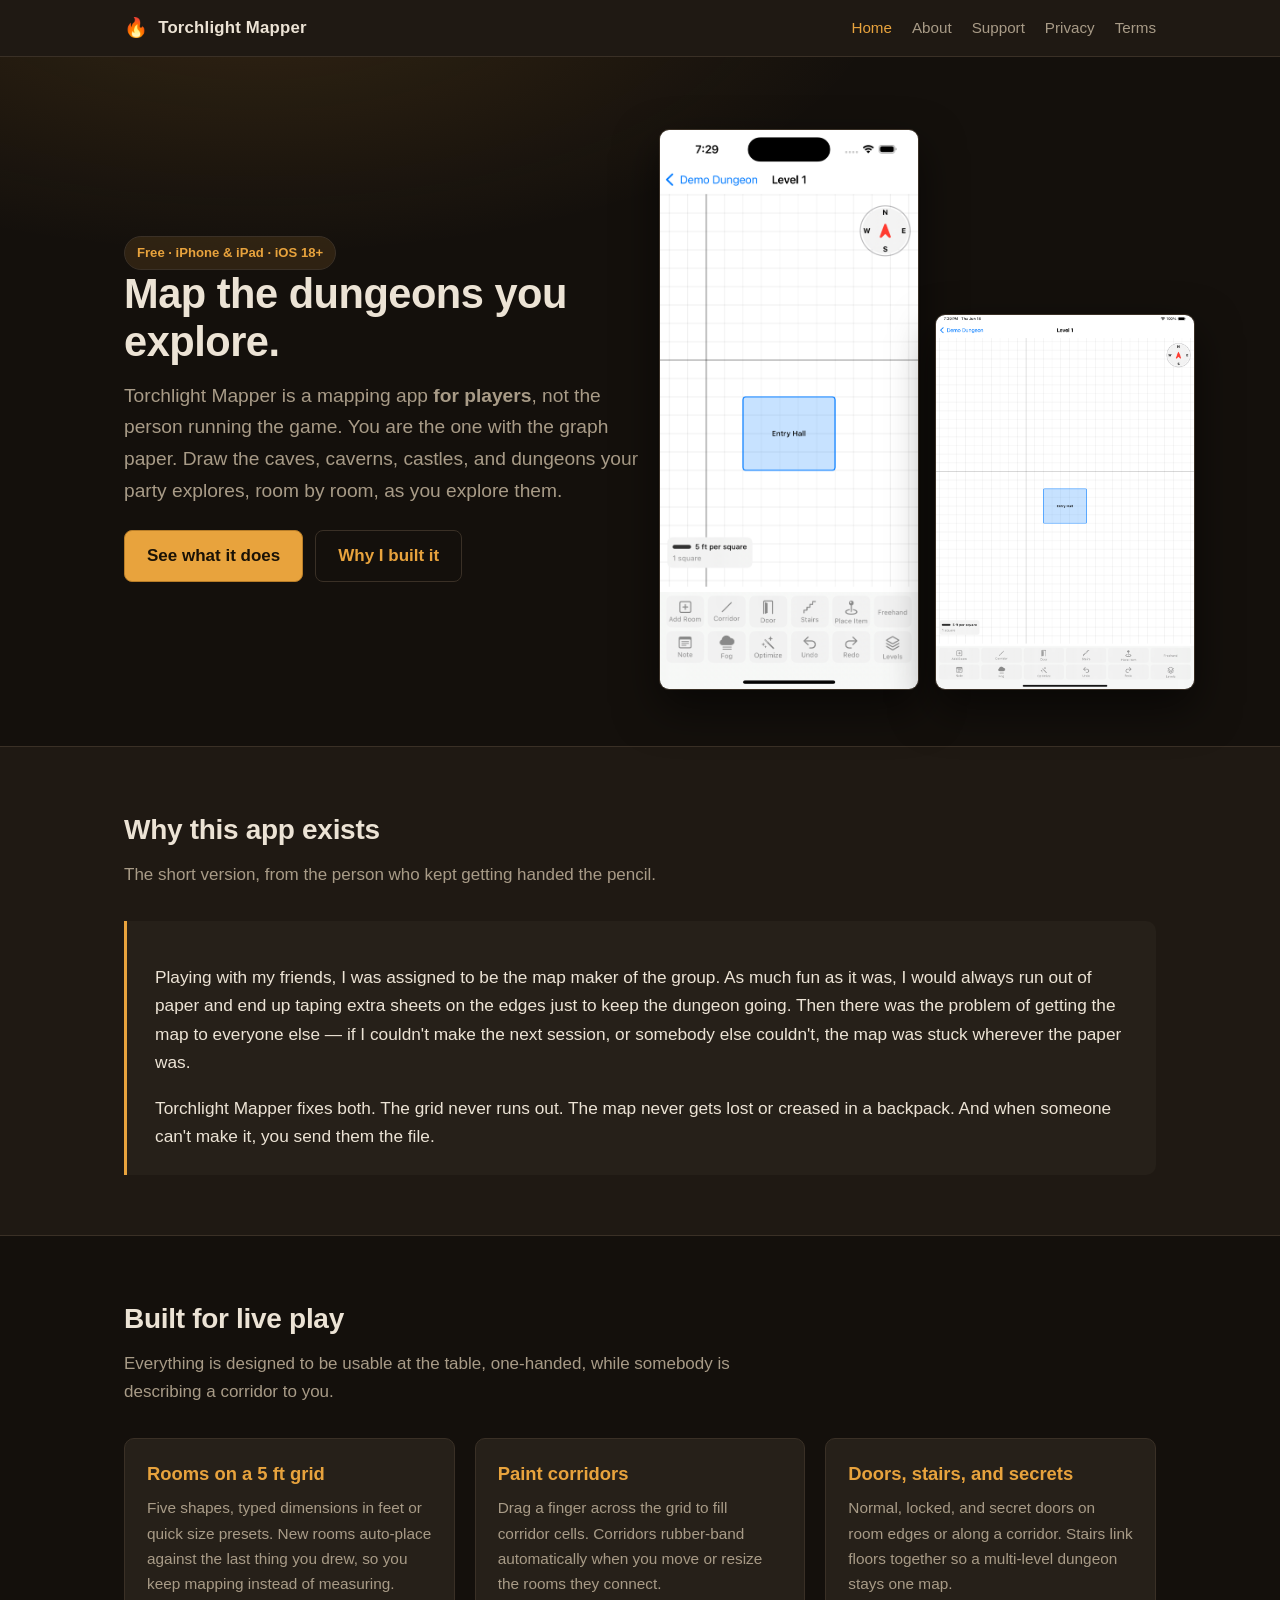
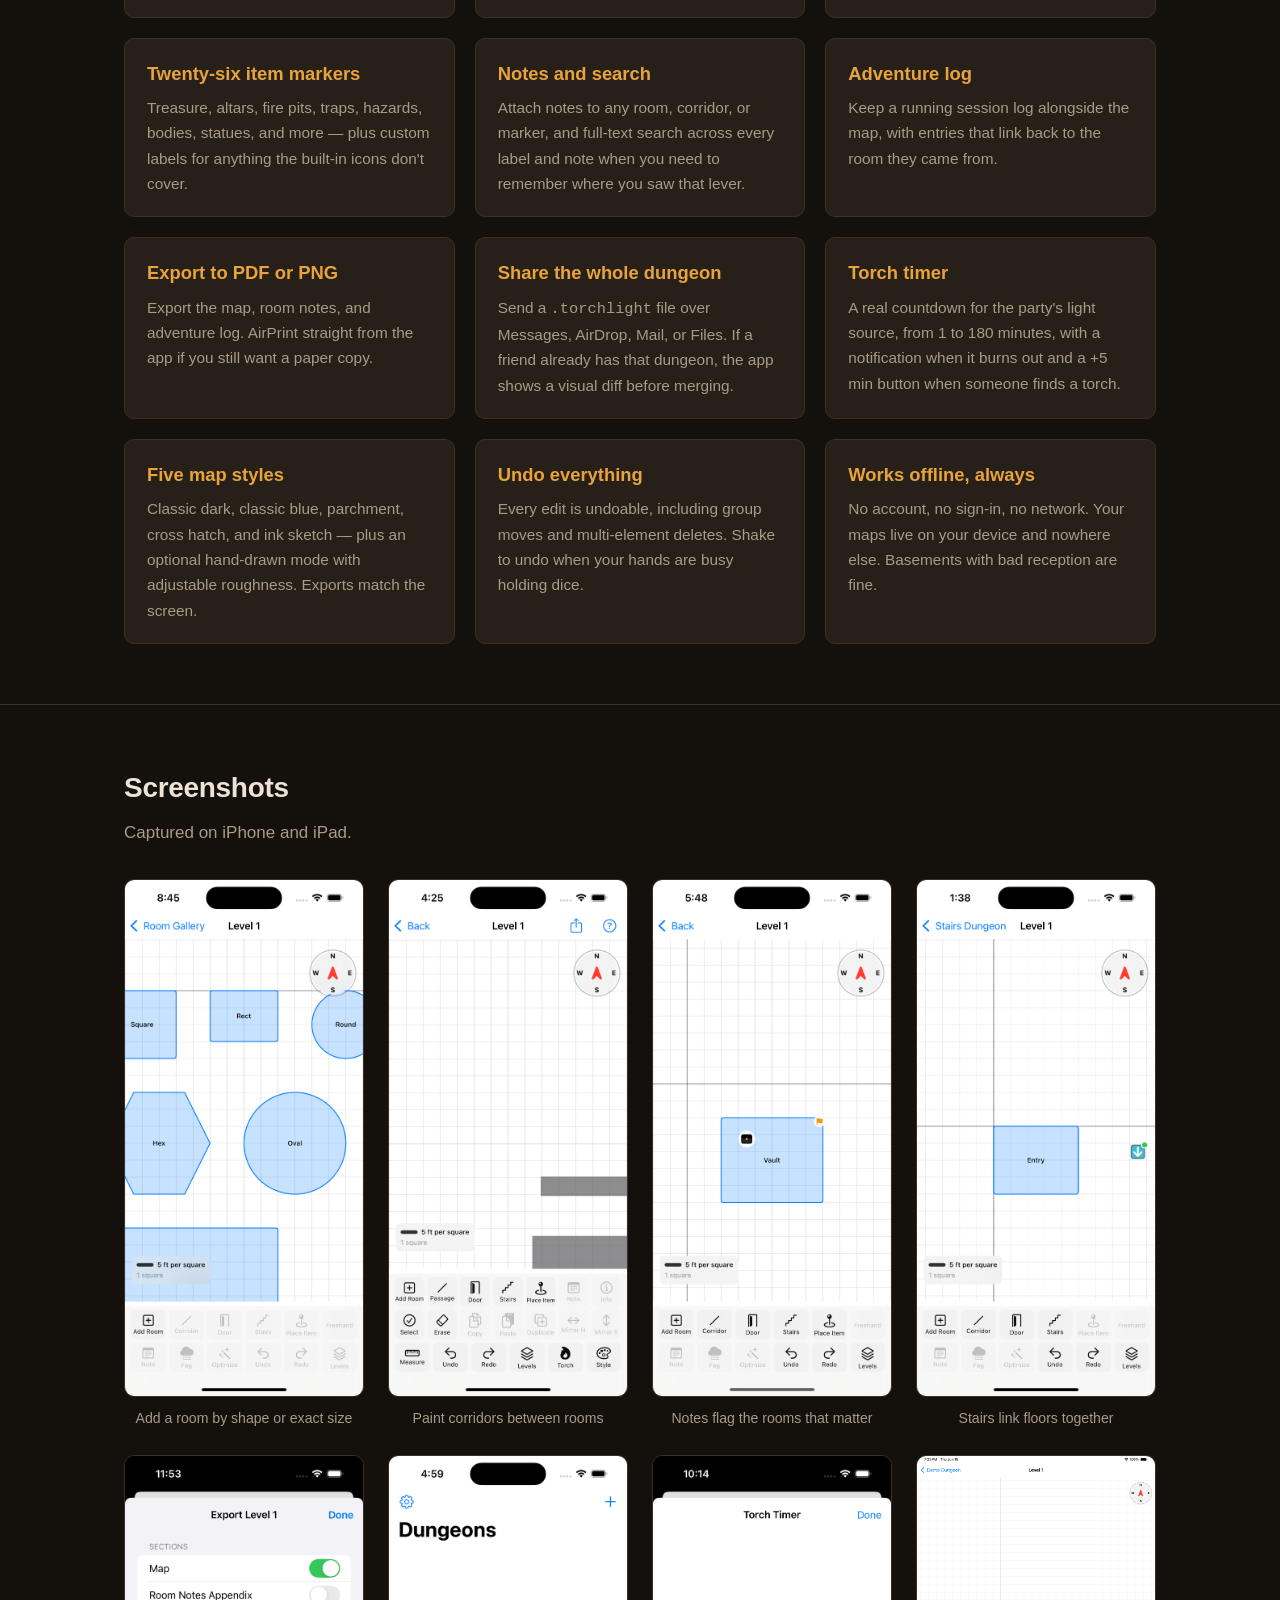
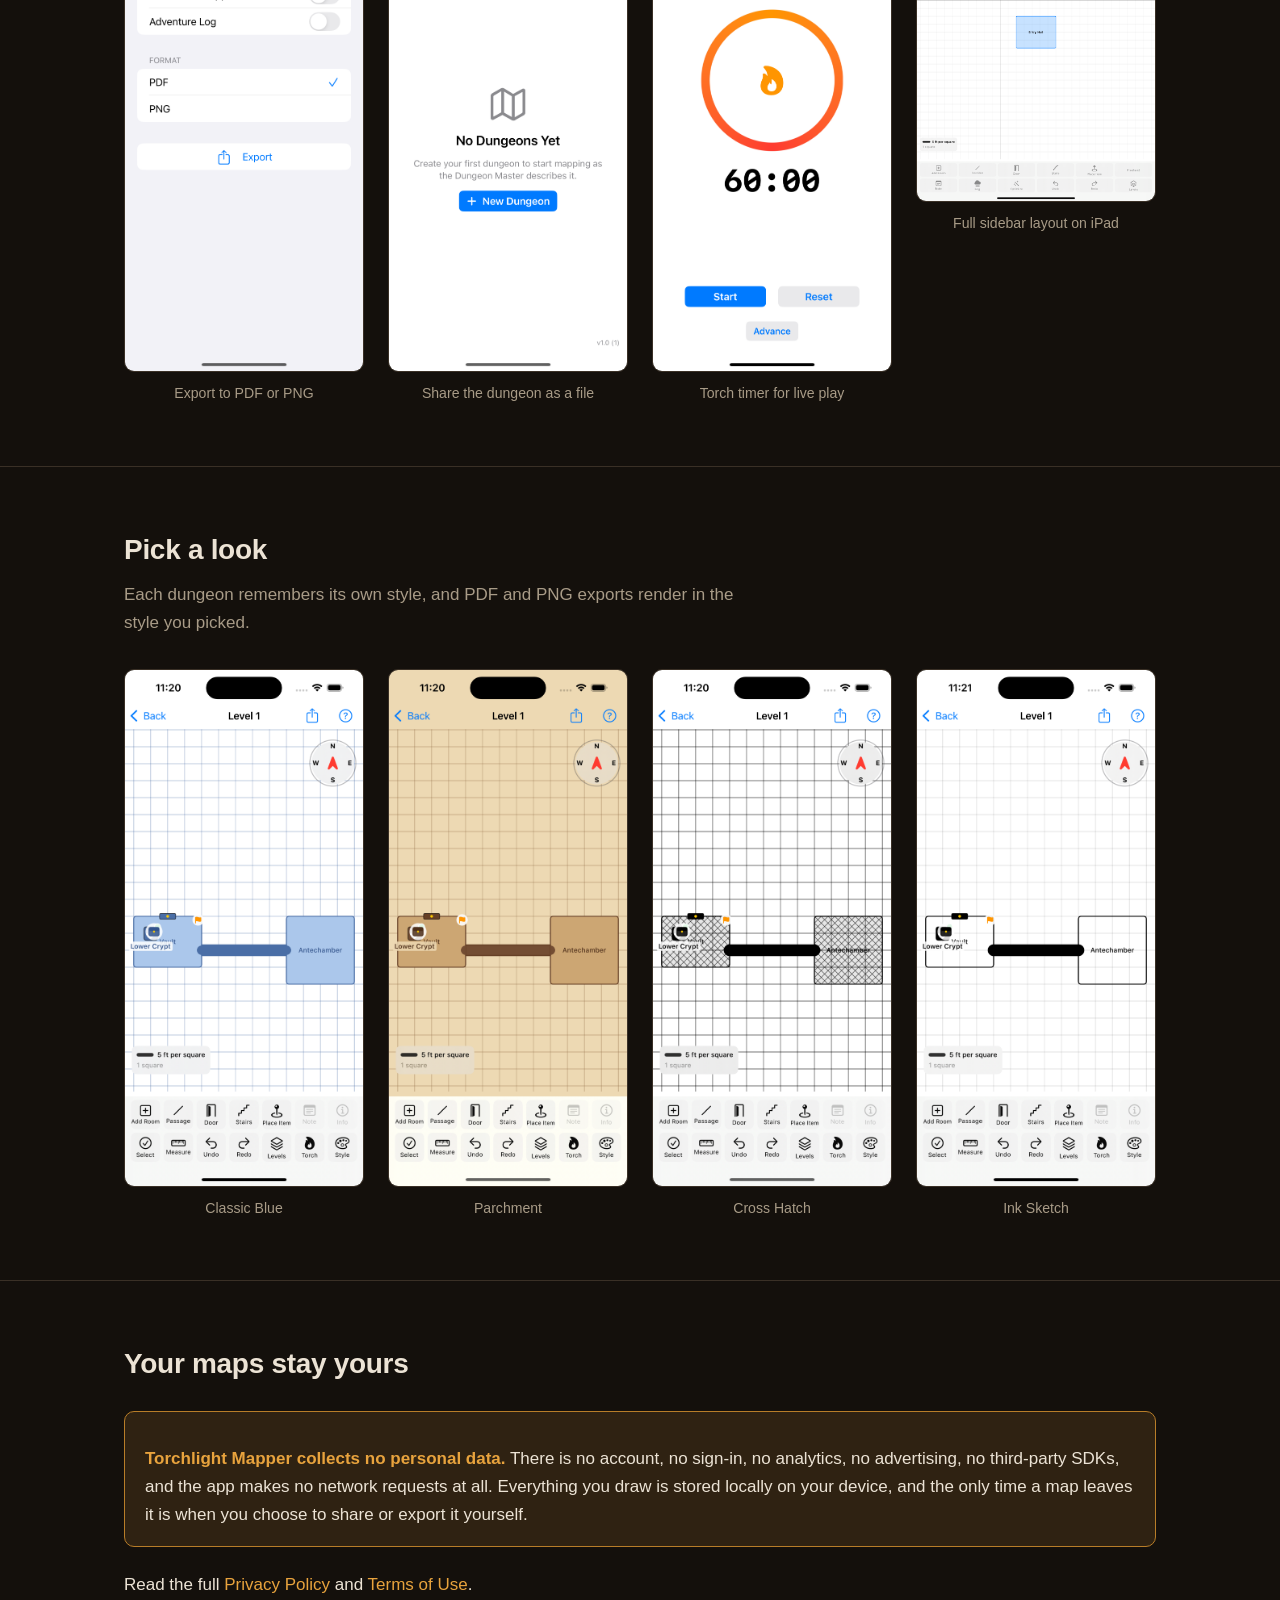
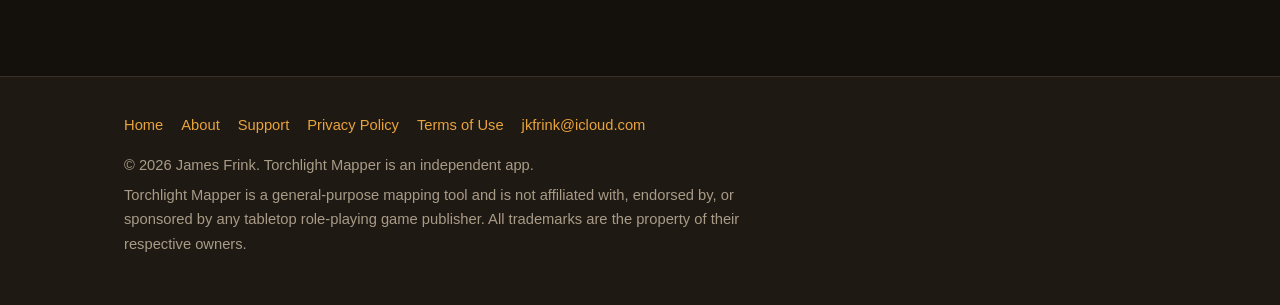
==== index.html @ 259a020b "Add Torchlight Mapper website for App Store submission Static GitHub Pages site providing the Privac" ====
<!DOCTYPE html>
<html lang="en">
<head>
<meta charset="utf-8">
<meta name="viewport" content="width=device-width, initial-scale=1">
<title>Torchlight Mapper — Map the dungeons you explore</title>
<meta name="description" content="Torchlight Mapper is a free iPhone and iPad app for tabletop RPG players who map the caves, caverns, castles, and dungeons their party explores. No paper, no accounts, no data collection.">
<link rel="stylesheet" href="css/styles.css">
</head>
<body>

<header class="site-header">
    <div class="wrap">
        <a class="brand" href="index.html"><span class="flame">&#x1F525;</span> Torchlight Mapper</a>
        <nav class="site-nav">
            <a href="index.html" aria-current="page">Home</a>
            <a href="about.html">About</a>
            <a href="support.html">Support</a>
            <a href="privacy-policy.html">Privacy</a>
            <a href="terms-of-use.html">Terms</a>
        </nav>
    </div>
</header>

<main>

<section class="hero">
    <div class="wrap hero-grid">
        <div>
            <span class="pill">Free &middot; iPhone &amp; iPad &middot; iOS 18+</span>
            <h1>Map the dungeons you explore.</h1>
            <p class="tagline">
                Torchlight Mapper is a mapping app <strong>for players</strong>, not the person
                running the game. You are the one with the graph paper. Draw the caves, caverns,
                castles, and dungeons your party explores, room by room, as you explore them.
            </p>
            <div class="badge-row">
                <a class="btn" href="#features">See what it does</a>
                <a class="btn btn-secondary" href="about.html">Why I built it</a>
            </div>
        </div>
        <div class="hero-shots">
            <img src="images/hero-iphone.png" alt="Torchlight Mapper on iPhone showing a multi-room dungeon map on a 5-foot grid">
            <img src="images/hero-ipad.png" alt="Torchlight Mapper on iPad showing a dungeon map with rooms, corridors, and doors">
        </div>
    </div>
</section>

<section class="story">
    <div class="wrap">
        <h2>Why this app exists</h2>
        <p class="section-lead">The short version, from the person who kept getting handed the pencil.</p>
        <blockquote>
            <p>
                Playing with my friends, I was assigned to be the map maker of the group. As much
                fun as it was, I would always run out of paper and end up taping extra sheets on
                the edges just to keep the dungeon going. Then there was the problem of getting the
                map to everyone else &mdash; if I couldn't make the next session, or somebody else
                couldn't, the map was stuck wherever the paper was.
            </p>
            <p>
                Torchlight Mapper fixes both. The grid never runs out. The map never gets lost or
                creased in a backpack. And when someone can't make it, you send them the file.
            </p>
        </blockquote>
    </div>
</section>

<section id="features">
    <div class="wrap">
        <h2>Built for live play</h2>
        <p class="section-lead">
            Everything is designed to be usable at the table, one-handed, while somebody is
            describing a corridor to you.
        </p>
        <div class="features">
            <div class="card">
                <h3>Rooms on a 5&nbsp;ft grid</h3>
                <p>Five shapes, typed dimensions in feet or quick size presets. New rooms auto-place
                   against the last thing you drew, so you keep mapping instead of measuring.</p>
            </div>
            <div class="card">
                <h3>Paint corridors</h3>
                <p>Drag a finger across the grid to fill corridor cells. Corridors rubber-band
                   automatically when you move or resize the rooms they connect.</p>
            </div>
            <div class="card">
                <h3>Doors, stairs, and secrets</h3>
                <p>Normal, locked, and secret doors on room edges or along a corridor. Stairs link
                   floors together so a multi-level dungeon stays one map.</p>
            </div>
            <div class="card">
                <h3>Twenty-six item markers</h3>
                <p>Treasure, altars, fire pits, traps, hazards, bodies, statues, and more &mdash;
                   plus custom labels for anything the built-in icons don't cover.</p>
            </div>
            <div class="card">
                <h3>Notes and search</h3>
                <p>Attach notes to any room, corridor, or marker, and full-text search across every
                   label and note when you need to remember where you saw that lever.</p>
            </div>
            <div class="card">
                <h3>Adventure log</h3>
                <p>Keep a running session log alongside the map, with entries that link back to the
                   room they came from.</p>
            </div>
            <div class="card">
                <h3>Export to PDF or PNG</h3>
                <p>Export the map, room notes, and adventure log. AirPrint straight from the app if
                   you still want a paper copy.</p>
            </div>
            <div class="card">
                <h3>Share the whole dungeon</h3>
                <p>Send a <code>.torchlight</code> file over Messages, AirDrop, Mail, or Files. If a
                   friend already has that dungeon, the app shows a visual diff before merging.</p>
            </div>
            <div class="card">
                <h3>Torch timer</h3>
                <p>A real countdown for the party's light source, from 1 to 180 minutes, with a
                   notification when it burns out and a +5 min button when someone finds a torch.</p>
            </div>
            <div class="card">
                <h3>Five map styles</h3>
                <p>Classic dark, classic blue, parchment, cross hatch, and ink sketch &mdash; plus an
                   optional hand-drawn mode with adjustable roughness. Exports match the screen.</p>
            </div>
            <div class="card">
                <h3>Undo everything</h3>
                <p>Every edit is undoable, including group moves and multi-element deletes. Shake to
                   undo when your hands are busy holding dice.</p>
            </div>
            <div class="card">
                <h3>Works offline, always</h3>
                <p>No account, no sign-in, no network. Your maps live on your device and nowhere
                   else. Basements with bad reception are fine.</p>
            </div>
        </div>
    </div>
</section>

<section>
    <div class="wrap">
        <h2>Screenshots</h2>
        <p class="section-lead">Captured on iPhone and iPad.</p>
        <div class="gallery">
            <figure>
                <img src="images/feature-rooms.png" alt="Adding a room by shape and dimensions">
                <figcaption>Add a room by shape or exact size</figcaption>
            </figure>
            <figure>
                <img src="images/feature-passages.png" alt="Painted corridors connecting rooms on the grid">
                <figcaption>Paint corridors between rooms</figcaption>
            </figure>
            <figure>
                <img src="images/feature-notes.png" alt="A room with a note attached, flagged on the canvas">
                <figcaption>Notes flag the rooms that matter</figcaption>
            </figure>
            <figure>
                <img src="images/feature-stairs.png" alt="Stairs markers linking dungeon levels">
                <figcaption>Stairs link floors together</figcaption>
            </figure>
            <figure>
                <img src="images/feature-export.png" alt="Export sheet offering PDF and PNG output">
                <figcaption>Export to PDF or PNG</figcaption>
            </figure>
            <figure>
                <img src="images/feature-share.png" alt="Sharing a dungeon file through the iOS share sheet">
                <figcaption>Share the dungeon as a file</figcaption>
            </figure>
            <figure>
                <img src="images/feature-torch.png" alt="Torch timer counting down with a circular progress ring">
                <figcaption>Torch timer for live play</figcaption>
            </figure>
            <figure>
                <img src="images/hero-ipad.png" alt="The map editor on iPad with a sidebar">
                <figcaption>Full sidebar layout on iPad</figcaption>
            </figure>
        </div>
    </div>
</section>

<section>
    <div class="wrap">
        <h2>Pick a look</h2>
        <p class="section-lead">
            Each dungeon remembers its own style, and PDF and PNG exports render in the style you
            picked.
        </p>
        <div class="gallery">
            <figure>
                <img src="images/style-classicblue.png" alt="Classic blue map style, blue lines on white">
                <figcaption>Classic Blue</figcaption>
            </figure>
            <figure>
                <img src="images/style-parchment.png" alt="Parchment map style in warm sepia tones">
                <figcaption>Parchment</figcaption>
            </figure>
            <figure>
                <img src="images/style-crosshatch.png" alt="Cross hatch map style with hatched fills on white">
                <figcaption>Cross Hatch</figcaption>
            </figure>
            <figure>
                <img src="images/style-inksketch.png" alt="Ink sketch map style with minimal black lines">
                <figcaption>Ink Sketch</figcaption>
            </figure>
        </div>
    </div>
</section>

<section>
    <div class="wrap">
        <h2>Your maps stay yours</h2>
        <div class="callout">
            <p>
                <strong>Torchlight Mapper collects no personal data.</strong> There is no account,
                no sign-in, no analytics, no advertising, no third-party SDKs, and the app makes no
                network requests at all. Everything you draw is stored locally on your device, and
                the only time a map leaves it is when you choose to share or export it yourself.
            </p>
        </div>
        <p>
            Read the full <a href="privacy-policy.html">Privacy Policy</a> and
            <a href="terms-of-use.html">Terms of Use</a>.
        </p>
    </div>
</section>

</main>

<footer class="site-footer">
    <div class="wrap">
        <div class="footer-links">
            <a href="index.html">Home</a>
            <a href="about.html">About</a>
            <a href="support.html">Support</a>
            <a href="privacy-policy.html">Privacy Policy</a>
            <a href="terms-of-use.html">Terms of Use</a>
            <a href="mailto:jkfrink@icloud.com">jkfrink@icloud.com</a>
        </div>
        <p>&copy; 2026 James Frink. Torchlight Mapper is an independent app.</p>
        <p>
            Torchlight Mapper is a general-purpose mapping tool and is not affiliated with,
            endorsed by, or sponsored by any tabletop role-playing game publisher. All trademarks
            are the property of their respective owners.
        </p>
    </div>
</footer>

</body>
</html>
---- css/styles.css ----
/* Torchlight Mapper website — torchlight dark theme.
   No build step, no JavaScript, no external dependencies. */

:root {
    --bg: #14100c;
    --bg-raised: #1f1913;
    --bg-card: #262019;
    --border: #3a3026;
    --text: #ece3d5;
    --text-muted: #a89b87;
    --accent: #e8a33d;
    --accent-dim: #b87d28;
    --accent-soft: rgba(232, 163, 61, 0.12);
    --max-width: 1080px;
    --radius: 10px;
}

*,
*::before,
*::after {
    box-sizing: border-box;
}

html {
    scroll-behavior: smooth;
}

body {
    margin: 0;
    background: var(--bg);
    color: var(--text);
    font-family: -apple-system, BlinkMacSystemFont, "Segoe UI", Roboto, Helvetica, Arial, sans-serif;
    font-size: 17px;
    line-height: 1.65;
    -webkit-font-smoothing: antialiased;
}

a {
    color: var(--accent);
    text-decoration: none;
}

a:hover,
a:focus {
    text-decoration: underline;
}

.wrap {
    max-width: var(--max-width);
    margin: 0 auto;
    padding: 0 24px;
}

/* ---------- Header / nav ---------- */

.site-header {
    border-bottom: 1px solid var(--border);
    background: var(--bg-raised);
    position: sticky;
    top: 0;
    z-index: 10;
}

.site-header .wrap {
    display: flex;
    flex-wrap: wrap;
    align-items: center;
    justify-content: space-between;
    gap: 12px;
    padding-top: 14px;
    padding-bottom: 14px;
}

.brand {
    display: inline-flex;
    align-items: center;
    gap: 10px;
    font-weight: 700;
    font-size: 1.05rem;
    color: var(--text);
    letter-spacing: 0.2px;
}

.brand:hover {
    text-decoration: none;
}

.brand .flame {
    color: var(--accent);
    font-size: 1.2rem;
    line-height: 1;
}

.site-nav {
    display: flex;
    flex-wrap: wrap;
    gap: 20px;
    font-size: 0.95rem;
}

.site-nav a {
    color: var(--text-muted);
}

.site-nav a:hover,
.site-nav a[aria-current="page"] {
    color: var(--accent);
    text-decoration: none;
}

/* ---------- Hero ---------- */

.hero {
    padding: 72px 0 56px;
    border-bottom: 1px solid var(--border);
    background:
        radial-gradient(900px 380px at 20% -10%, rgba(232, 163, 61, 0.14), transparent 70%),
        var(--bg);
}

.hero-grid {
    display: grid;
    grid-template-columns: 1.15fr 1fr;
    gap: 48px;
    align-items: center;
}

.hero h1 {
    font-size: 2.6rem;
    line-height: 1.15;
    margin: 0 0 14px;
    letter-spacing: -0.5px;
}

.hero .tagline {
    font-size: 1.2rem;
    color: var(--text-muted);
    margin: 0 0 24px;
}

.hero-shots {
    display: flex;
    gap: 16px;
    align-items: flex-end;
    justify-content: center;
}

.hero-shots img {
    width: 100%;
    max-width: 260px;
    border-radius: var(--radius);
    border: 1px solid var(--border);
    box-shadow: 0 18px 44px rgba(0, 0, 0, 0.55);
}

.badge-row {
    display: flex;
    flex-wrap: wrap;
    gap: 12px;
    align-items: center;
    margin-top: 8px;
}

.pill {
    display: inline-block;
    padding: 5px 12px;
    border: 1px solid var(--border);
    border-radius: 999px;
    background: var(--accent-soft);
    color: var(--accent);
    font-size: 0.82rem;
    font-weight: 600;
}

.btn {
    display: inline-block;
    padding: 11px 22px;
    border-radius: 8px;
    background: var(--accent);
    color: #1a1206;
    font-weight: 700;
    border: 1px solid var(--accent-dim);
}

.btn:hover {
    background: #f0b357;
    text-decoration: none;
}

.btn-secondary {
    background: transparent;
    color: var(--accent);
    border: 1px solid var(--border);
}

.btn-secondary:hover {
    background: var(--accent-soft);
    color: var(--accent);
}

/* ---------- Sections ---------- */

section {
    padding: 60px 0;
    border-bottom: 1px solid var(--border);
}

section:last-of-type {
    border-bottom: none;
}

h2 {
    font-size: 1.75rem;
    margin: 0 0 8px;
    letter-spacing: -0.3px;
}

h3 {
    font-size: 1.15rem;
    margin: 0 0 6px;
}

.section-lead {
    color: var(--text-muted);
    margin: 0 0 32px;
    max-width: 68ch;
}

/* ---------- Story ---------- */

.story {
    background: var(--bg-raised);
}

.story blockquote {
    margin: 0;
    padding: 24px 28px;
    background: var(--bg-card);
    border-left: 3px solid var(--accent);
    border-radius: 0 var(--radius) var(--radius) 0;
    font-size: 1.08rem;
}

.story blockquote p:last-child {
    margin-bottom: 0;
}

/* ---------- Feature cards ---------- */

.features {
    display: grid;
    grid-template-columns: repeat(auto-fit, minmax(260px, 1fr));
    gap: 20px;
}

.card {
    background: var(--bg-card);
    border: 1px solid var(--border);
    border-radius: var(--radius);
    padding: 20px 22px;
}

.card h3 {
    color: var(--accent);
}

.card p {
    margin: 0;
    color: var(--text-muted);
    font-size: 0.96rem;
}

/* ---------- Screenshot gallery ---------- */

.gallery {
    display: grid;
    grid-template-columns: repeat(auto-fit, minmax(200px, 1fr));
    gap: 24px;
}

.gallery figure {
    margin: 0;
}

.gallery img {
    width: 100%;
    border-radius: var(--radius);
    border: 1px solid var(--border);
    background: var(--bg-card);
    display: block;
}

.gallery figcaption {
    margin-top: 10px;
    font-size: 0.88rem;
    color: var(--text-muted);
    text-align: center;
}

.gallery-wide {
    grid-template-columns: repeat(auto-fit, minmax(320px, 1fr));
}

/* ---------- Legal / prose pages ---------- */

.prose {
    max-width: 76ch;
    padding: 56px 0 72px;
    border-bottom: none;
}

.prose h1 {
    font-size: 2.1rem;
    margin: 0 0 6px;
}

.prose .effective {
    color: var(--text-muted);
    font-size: 0.92rem;
    margin: 0 0 32px;
}

.prose h2 {
    font-size: 1.25rem;
    margin: 36px 0 8px;
    padding-top: 8px;
    border-top: 1px solid var(--border);
}

.prose h2:first-of-type {
    border-top: none;
}

.prose ul {
    padding-left: 22px;
}

.prose li {
    margin-bottom: 6px;
}

.callout {
    background: var(--accent-soft);
    border: 1px solid var(--accent-dim);
    border-radius: var(--radius);
    padding: 16px 20px;
    margin: 24px 0;
}

.callout strong {
    color: var(--accent);
}

.callout p:last-child {
    margin-bottom: 0;
}

/* ---------- FAQ ---------- */

.faq dt {
    font-weight: 700;
    color: var(--accent);
    margin-top: 22px;
}

.faq dd {
    margin: 6px 0 0;
    color: var(--text-muted);
}

/* ---------- Footer ---------- */

.site-footer {
    border-top: 1px solid var(--border);
    background: var(--bg-raised);
    padding: 36px 0 44px;
    color: var(--text-muted);
    font-size: 0.92rem;
}

.footer-links {
    display: flex;
    flex-wrap: wrap;
    gap: 18px;
    margin-bottom: 16px;
}

.site-footer p {
    margin: 6px 0;
    max-width: 76ch;
}

/* ---------- Responsive ---------- */

@media (max-width: 780px) {
    .hero {
        padding: 48px 0 40px;
    }

    .hero-grid {
        grid-template-columns: 1fr;
        gap: 32px;
    }

    .hero h1 {
        font-size: 2.05rem;
    }

    .hero-shots img {
        max-width: 190px;
    }

    section {
        padding: 44px 0;
    }
}
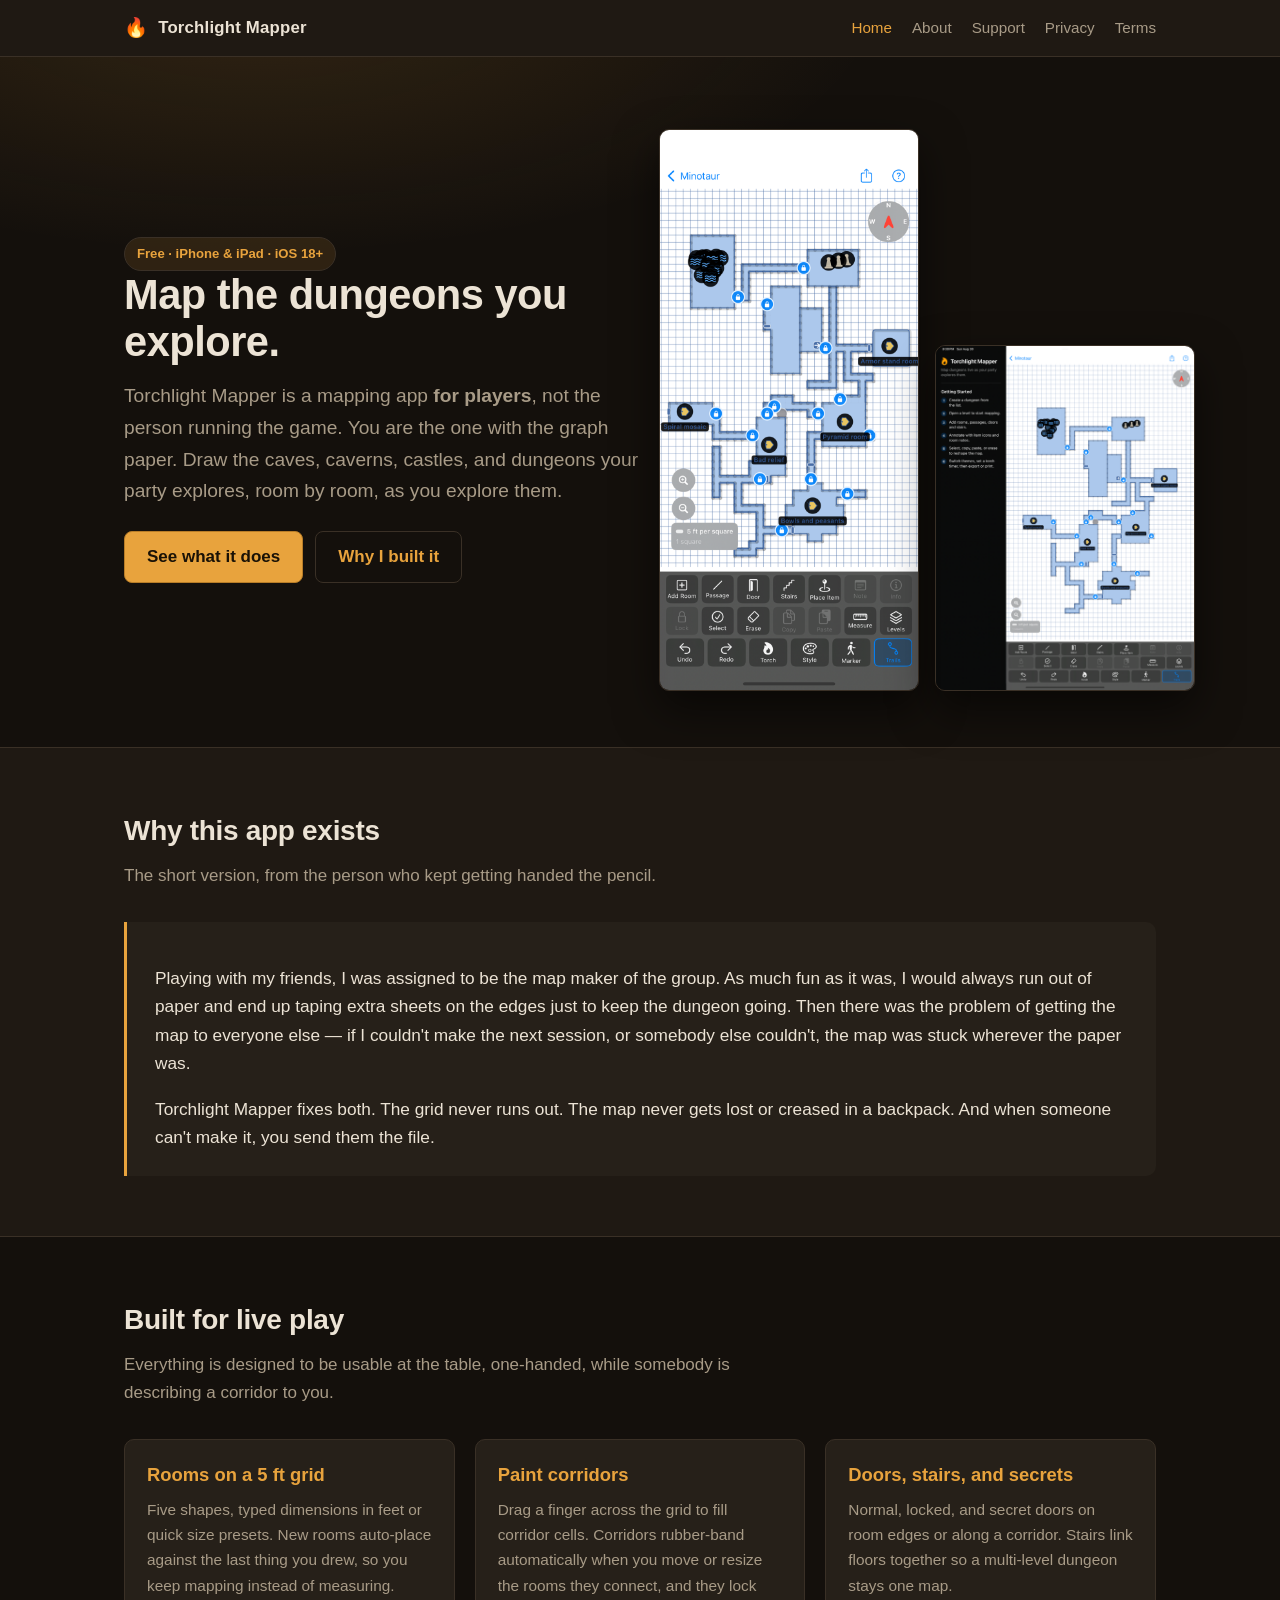
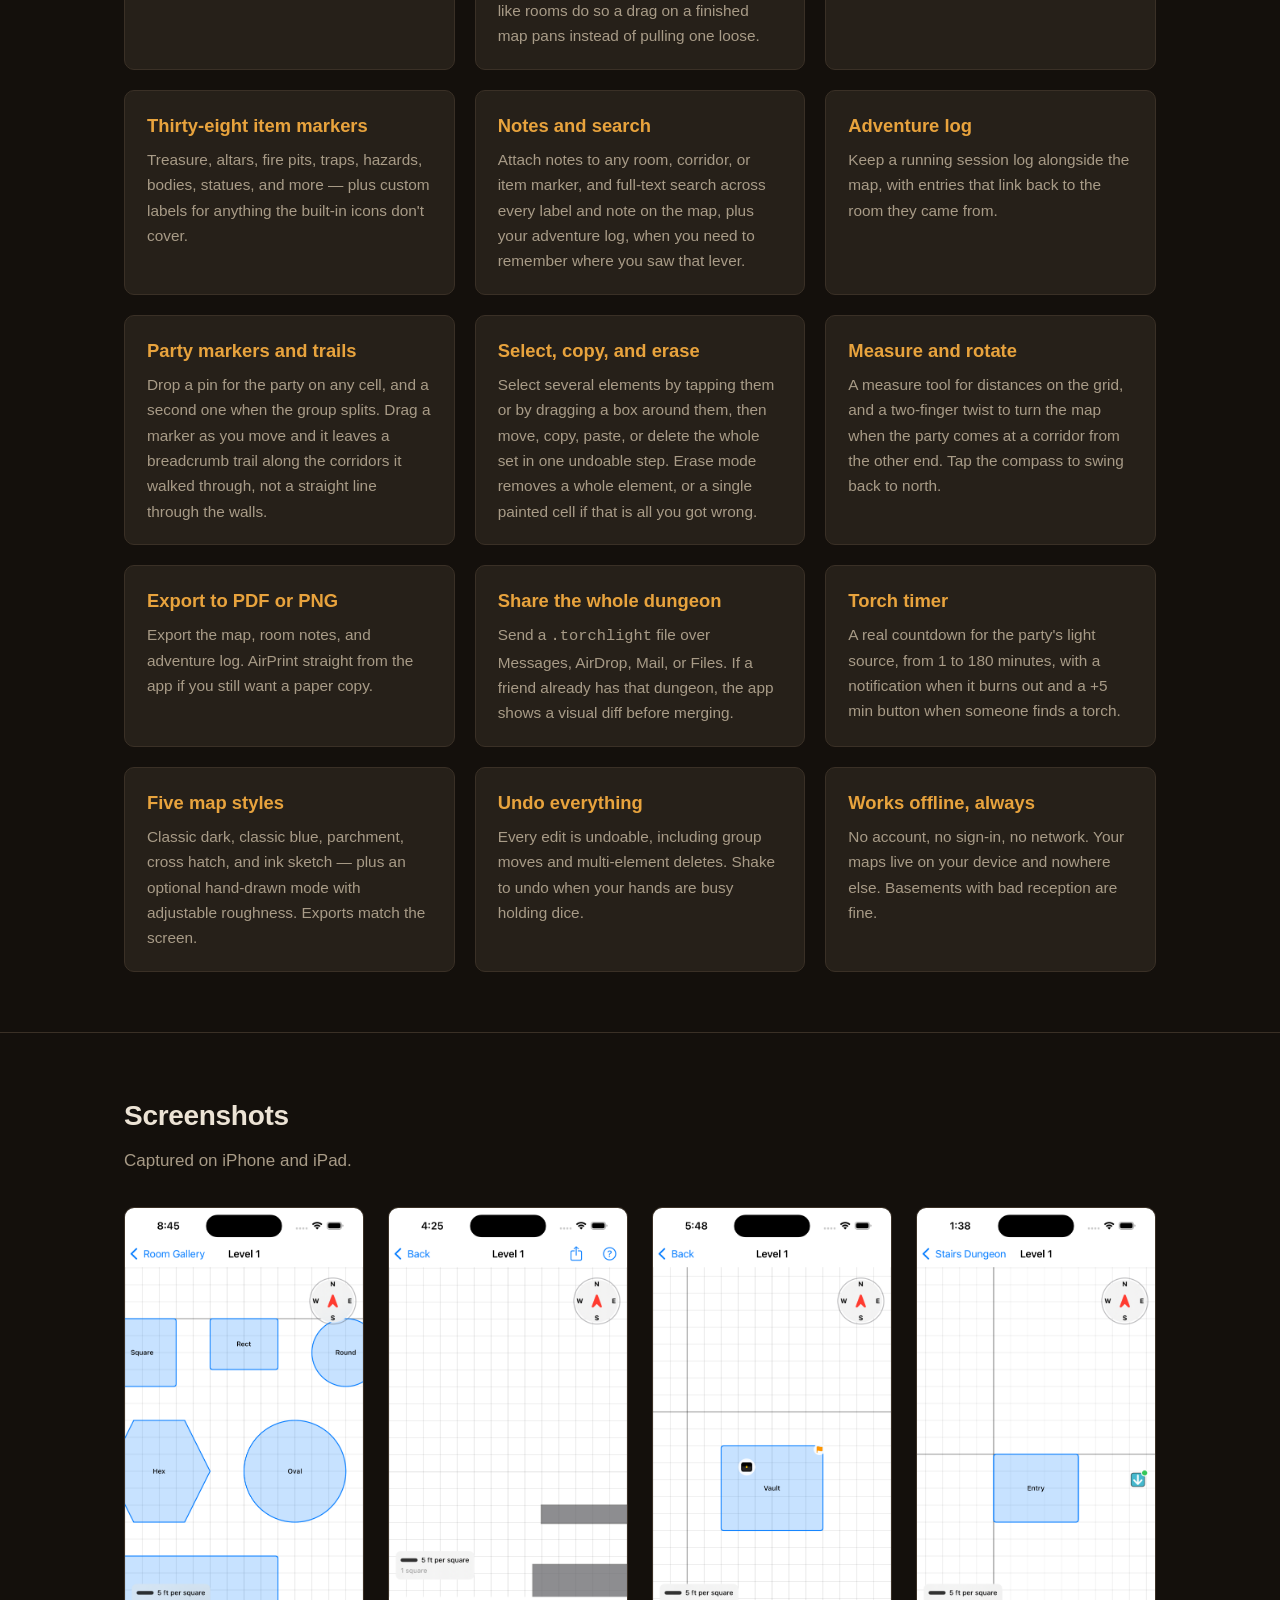
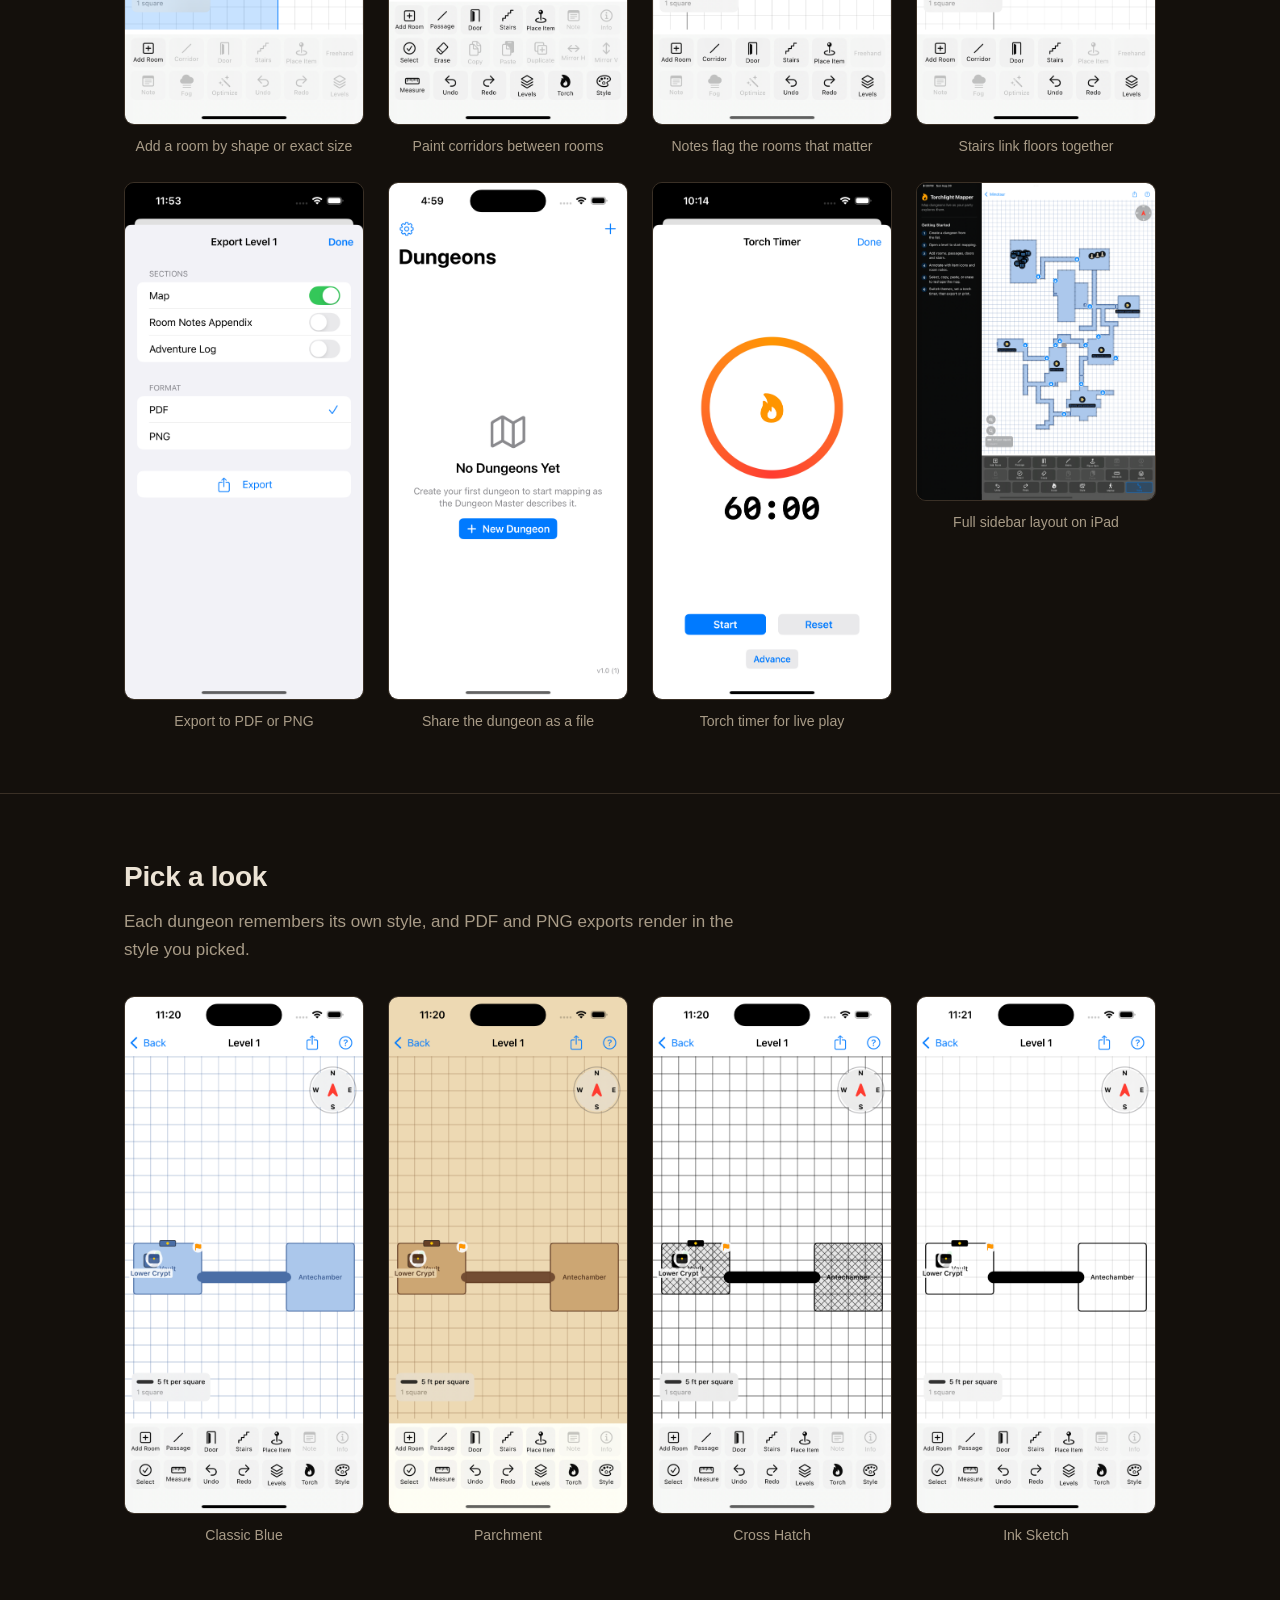
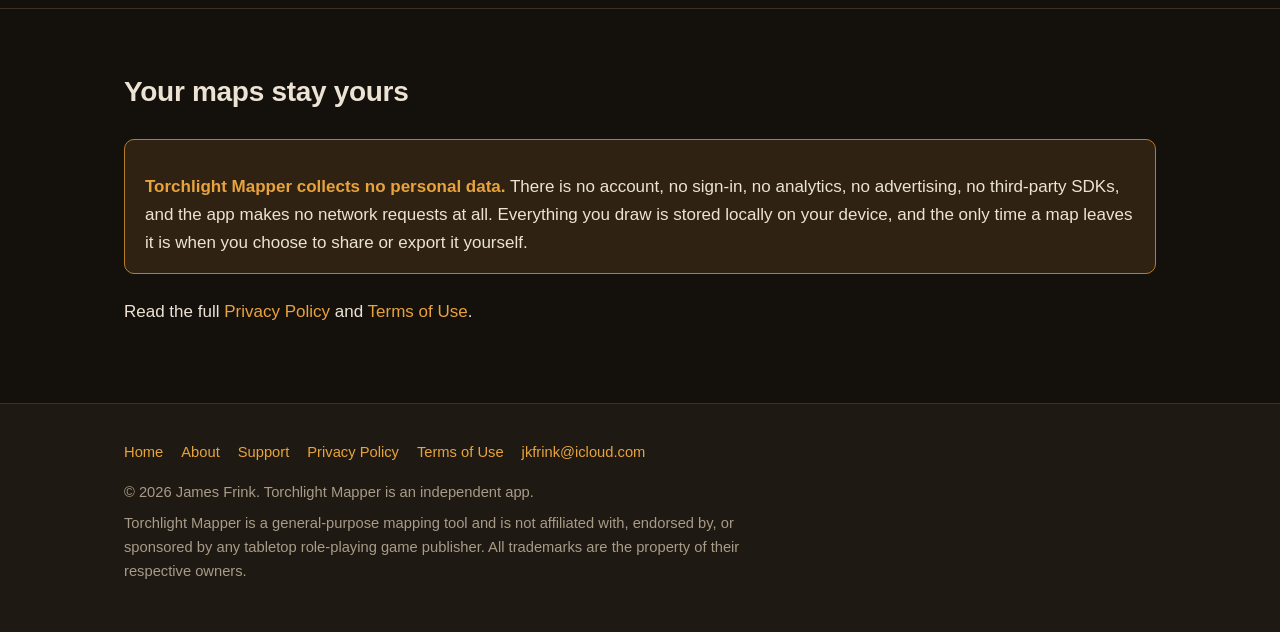
==== commit ad688b08: "Match the site to the app's current behavior The app gained a corridor lock and the site still descr" ====
--- a/index.html
+++ b/index.html
@@ -82,7 +82,8 @@
             <div class="card">
                 <h3>Paint corridors</h3>
                 <p>Drag a finger across the grid to fill corridor cells. Corridors rubber-band
-                   automatically when you move or resize the rooms they connect.</p>
+                   automatically when you move or resize the rooms they connect, and they lock like
+                   rooms do so a drag on a finished map pans instead of pulling one loose.</p>
             </div>
             <div class="card">
                 <h3>Doors, stairs, and secrets</h3>
@@ -90,19 +91,38 @@
                    floors together so a multi-level dungeon stays one map.</p>
             </div>
             <div class="card">
-                <h3>Twenty-six item markers</h3>
+                <h3>Thirty-eight item markers</h3>
                 <p>Treasure, altars, fire pits, traps, hazards, bodies, statues, and more &mdash;
                    plus custom labels for anything the built-in icons don't cover.</p>
             </div>
             <div class="card">
                 <h3>Notes and search</h3>
-                <p>Attach notes to any room, corridor, or marker, and full-text search across every
-                   label and note when you need to remember where you saw that lever.</p>
+                <p>Attach notes to any room, corridor, or item marker, and full-text search across
+                   every label and note on the map, plus your adventure log, when you need to
+                   remember where you saw that lever.</p>
             </div>
             <div class="card">
                 <h3>Adventure log</h3>
                 <p>Keep a running session log alongside the map, with entries that link back to the
                    room they came from.</p>
+            </div>
+            <div class="card">
+                <h3>Party markers and trails</h3>
+                <p>Drop a pin for the party on any cell, and a second one when the group splits.
+                   Drag a marker as you move and it leaves a breadcrumb trail along the corridors it
+                   walked through, not a straight line through the walls.</p>
+            </div>
+            <div class="card">
+                <h3>Select, copy, and erase</h3>
+                <p>Select several elements by tapping them or by dragging a box around them, then
+                   move, copy, paste, or delete the whole set in one undoable step. Erase mode
+                   removes a whole element, or a single painted cell if that is all you got wrong.</p>
+            </div>
+            <div class="card">
+                <h3>Measure and rotate</h3>
+                <p>A measure tool for distances on the grid, and a two-finger twist to turn the map
+                   when the party comes at a corridor from the other end. Tap the compass to swing
+                   back to north.</p>
             </div>
             <div class="card">
                 <h3>Export to PDF or PNG</h3>
--- a/css/styles.css
+++ b/css/styles.css
@@ -303,9 +303,12 @@
 
 /* ---------- Legal / prose pages ---------- */
 
+/* Longhand vertical padding only: the shorthand would reset the horizontal padding that `.wrap`
+   supplies, and every prose page carries both classes, so legal text would run to the screen edge. */
 .prose {
     max-width: 76ch;
-    padding: 56px 0 72px;
+    padding-top: 56px;
+    padding-bottom: 72px;
     border-bottom: none;
 }
 
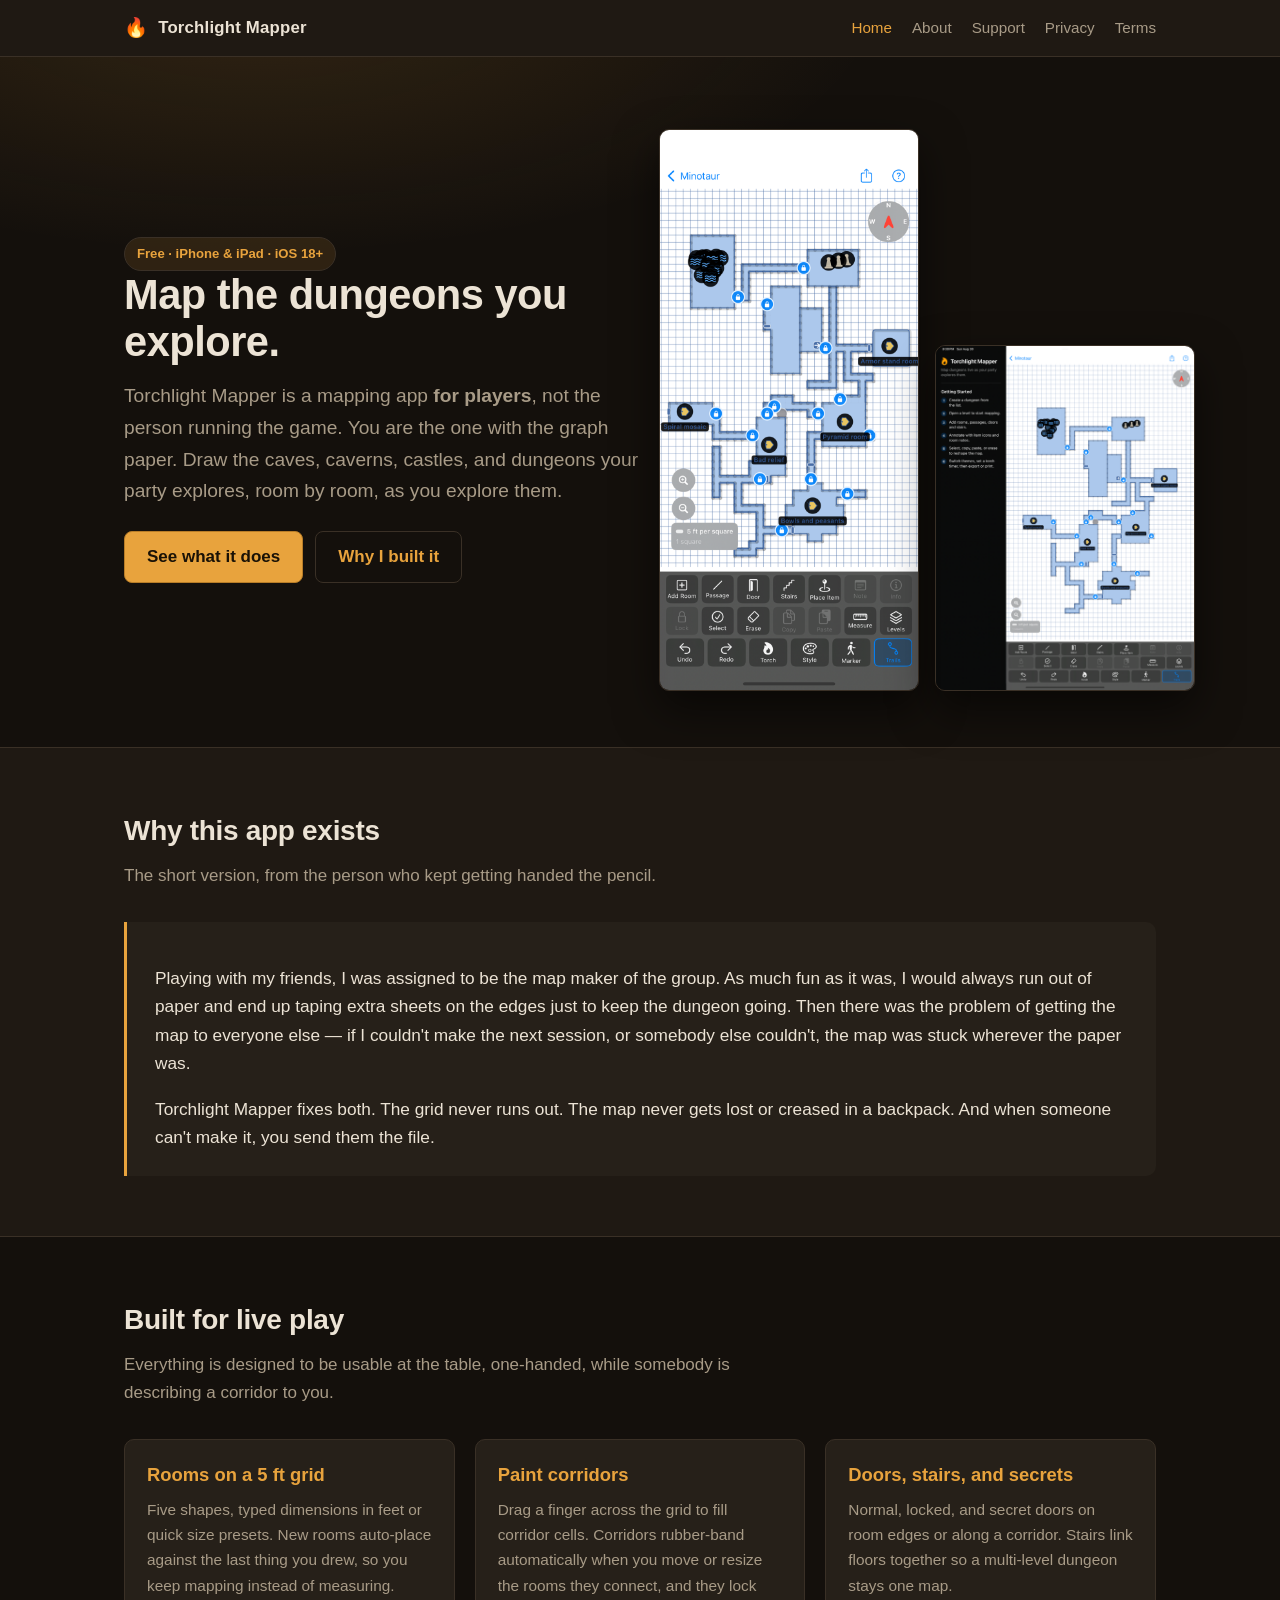
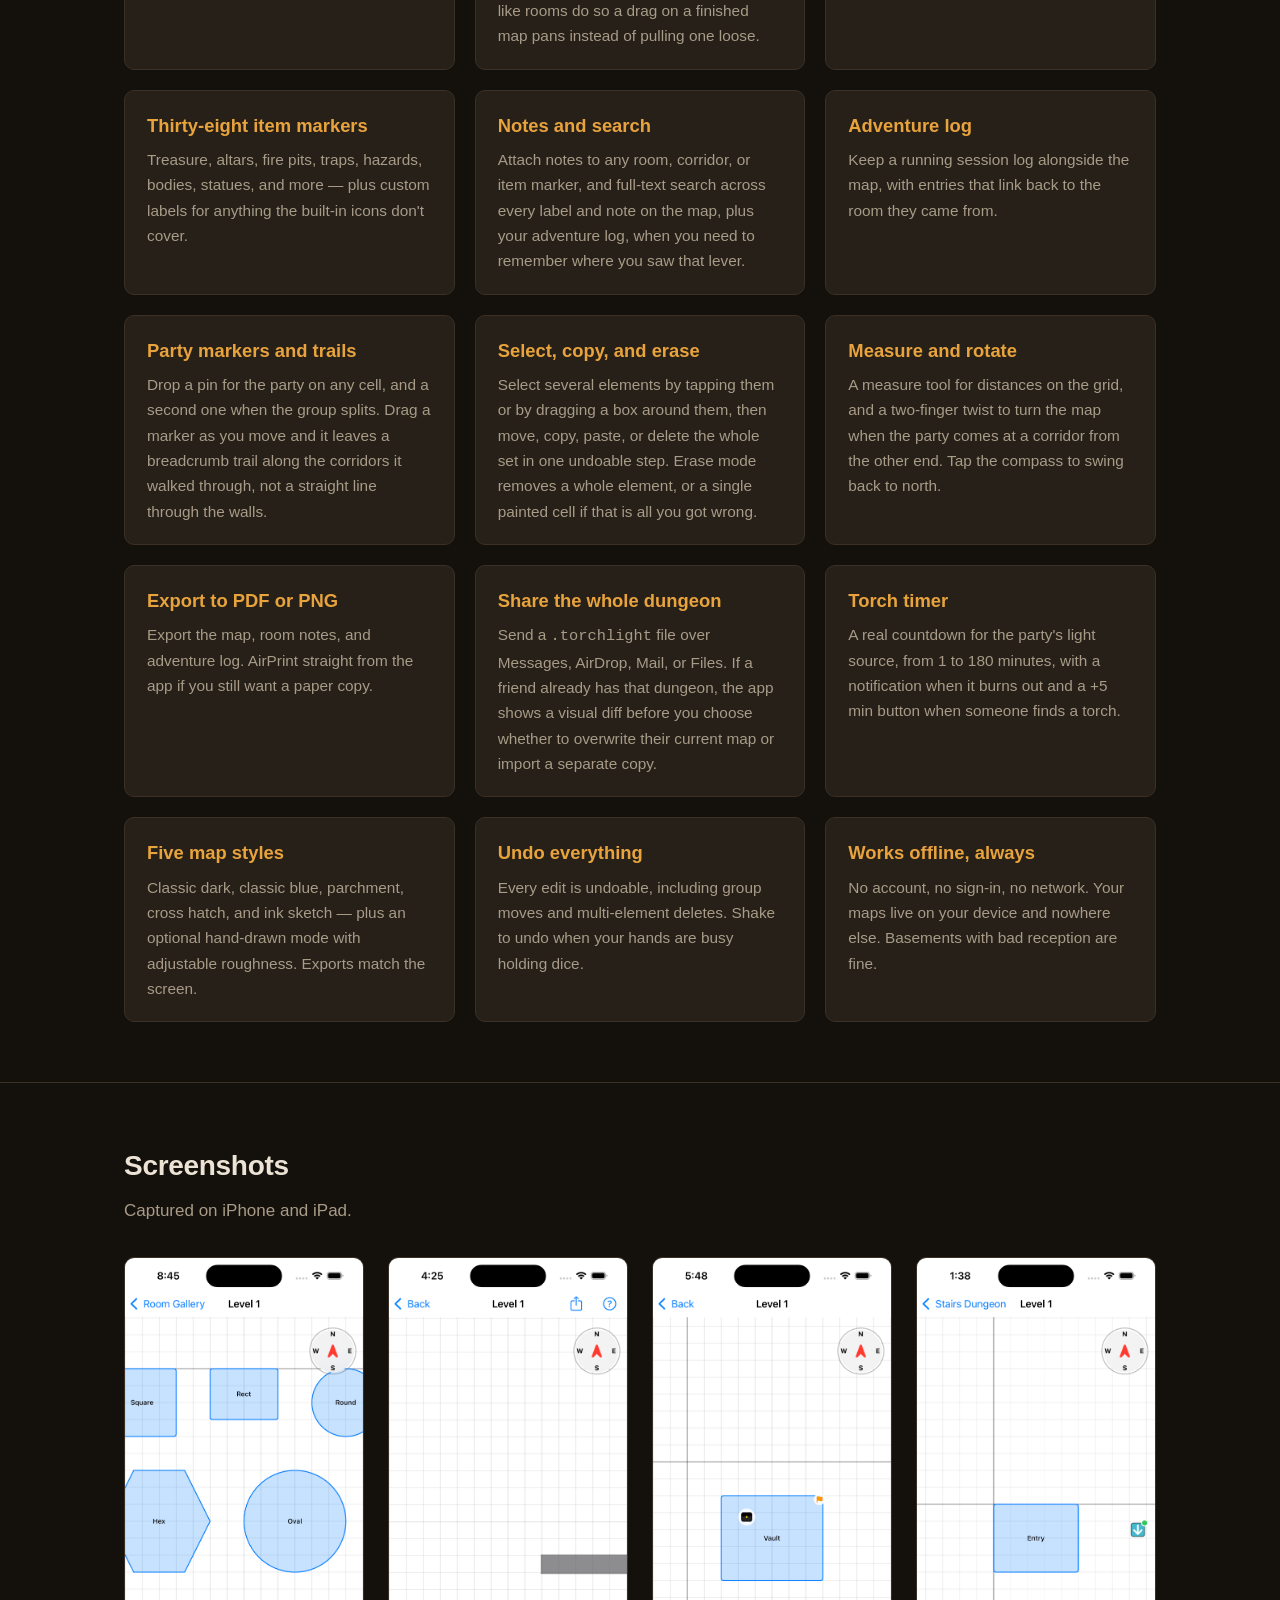
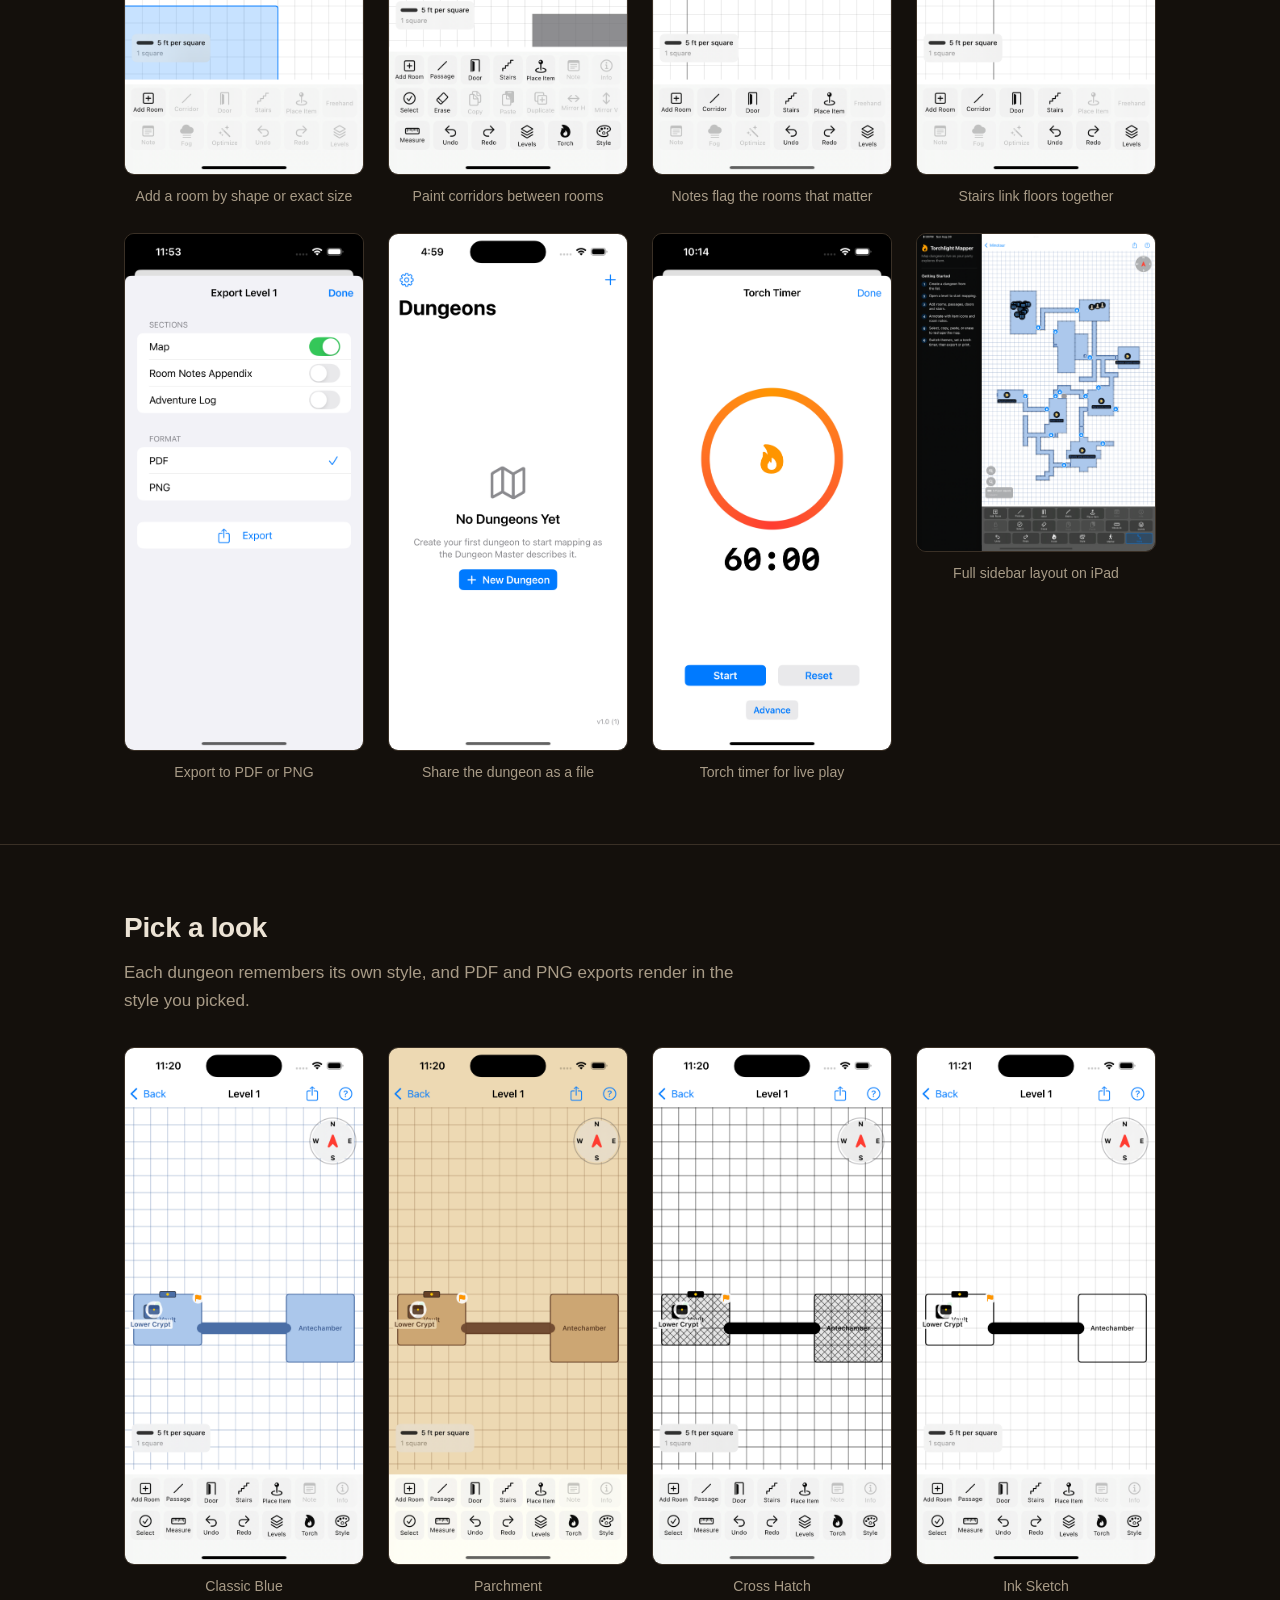
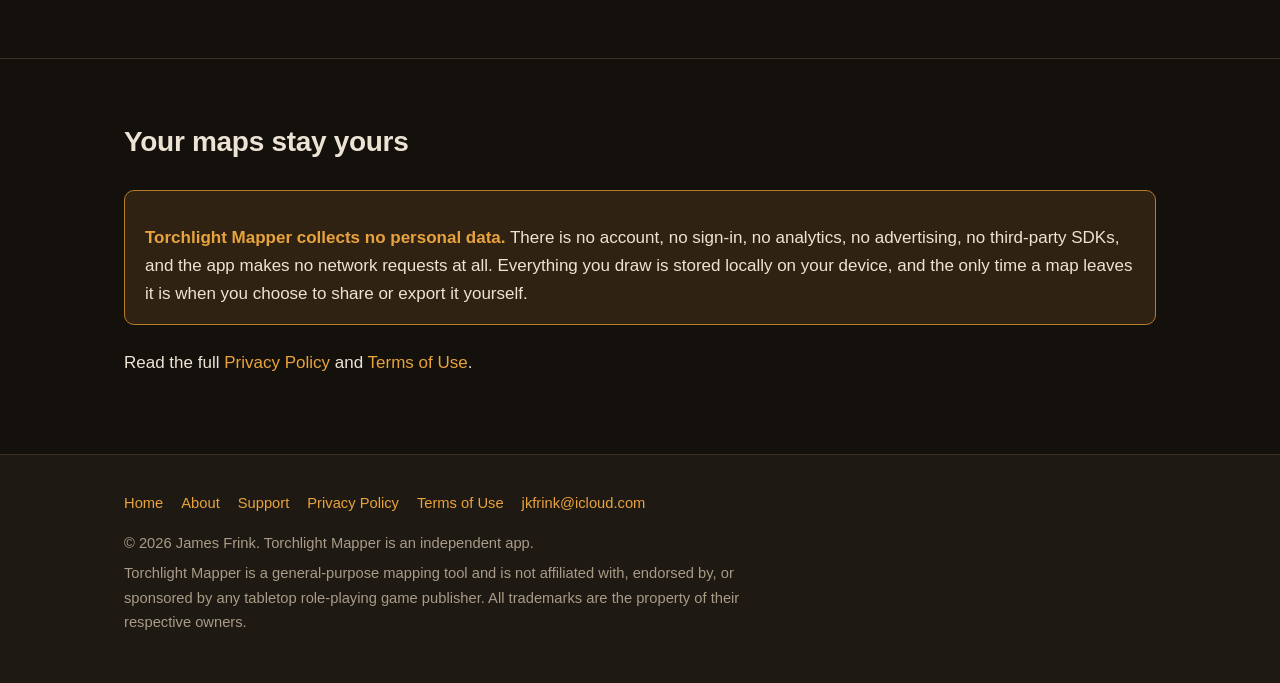
==== commit 88b999c8: "docs: clarify map import outcomes Explain that a matching dungeon import offers a choice between ove" ====
--- a/index.html
+++ b/index.html
@@ -132,7 +132,8 @@
             <div class="card">
                 <h3>Share the whole dungeon</h3>
                 <p>Send a <code>.torchlight</code> file over Messages, AirDrop, Mail, or Files. If a
-                   friend already has that dungeon, the app shows a visual diff before merging.</p>
+                   friend already has that dungeon, the app shows a visual diff before you choose
+                   whether to overwrite their current map or import a separate copy.</p>
             </div>
             <div class="card">
                 <h3>Torch timer</h3>
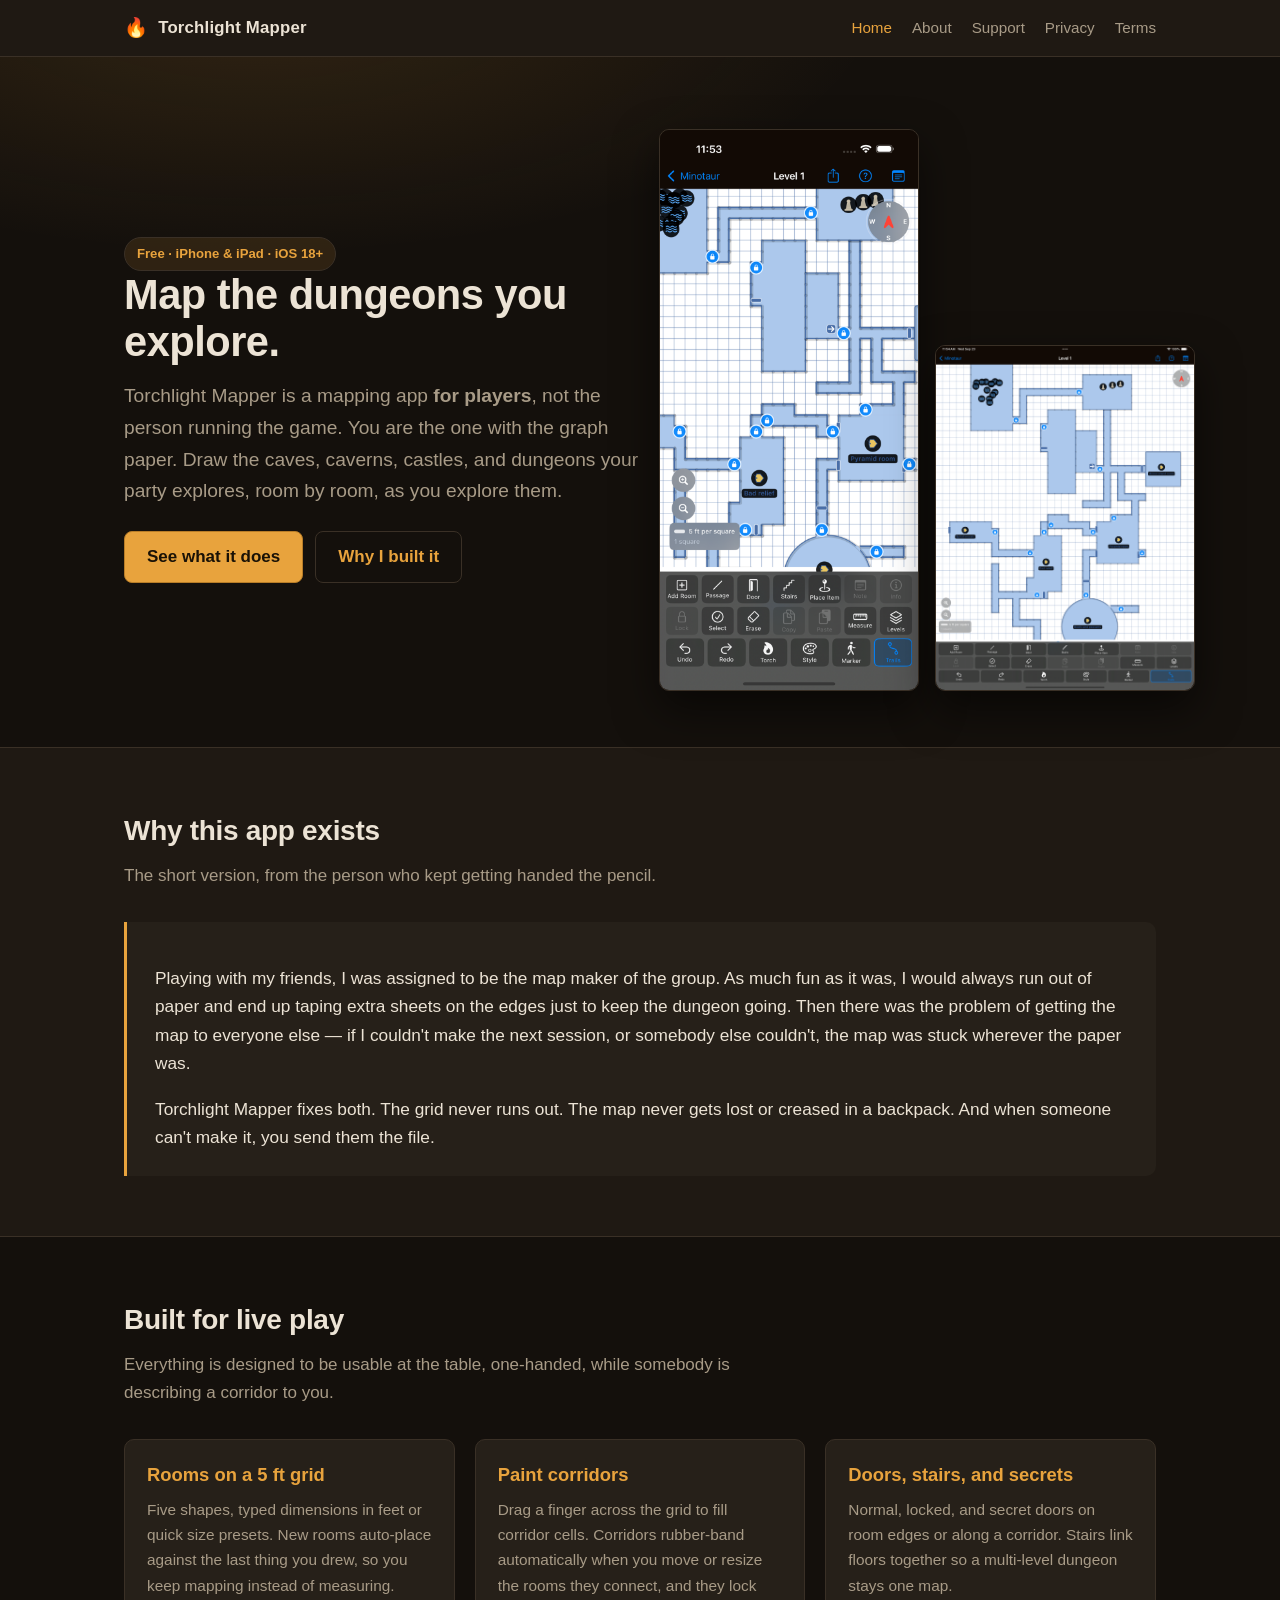
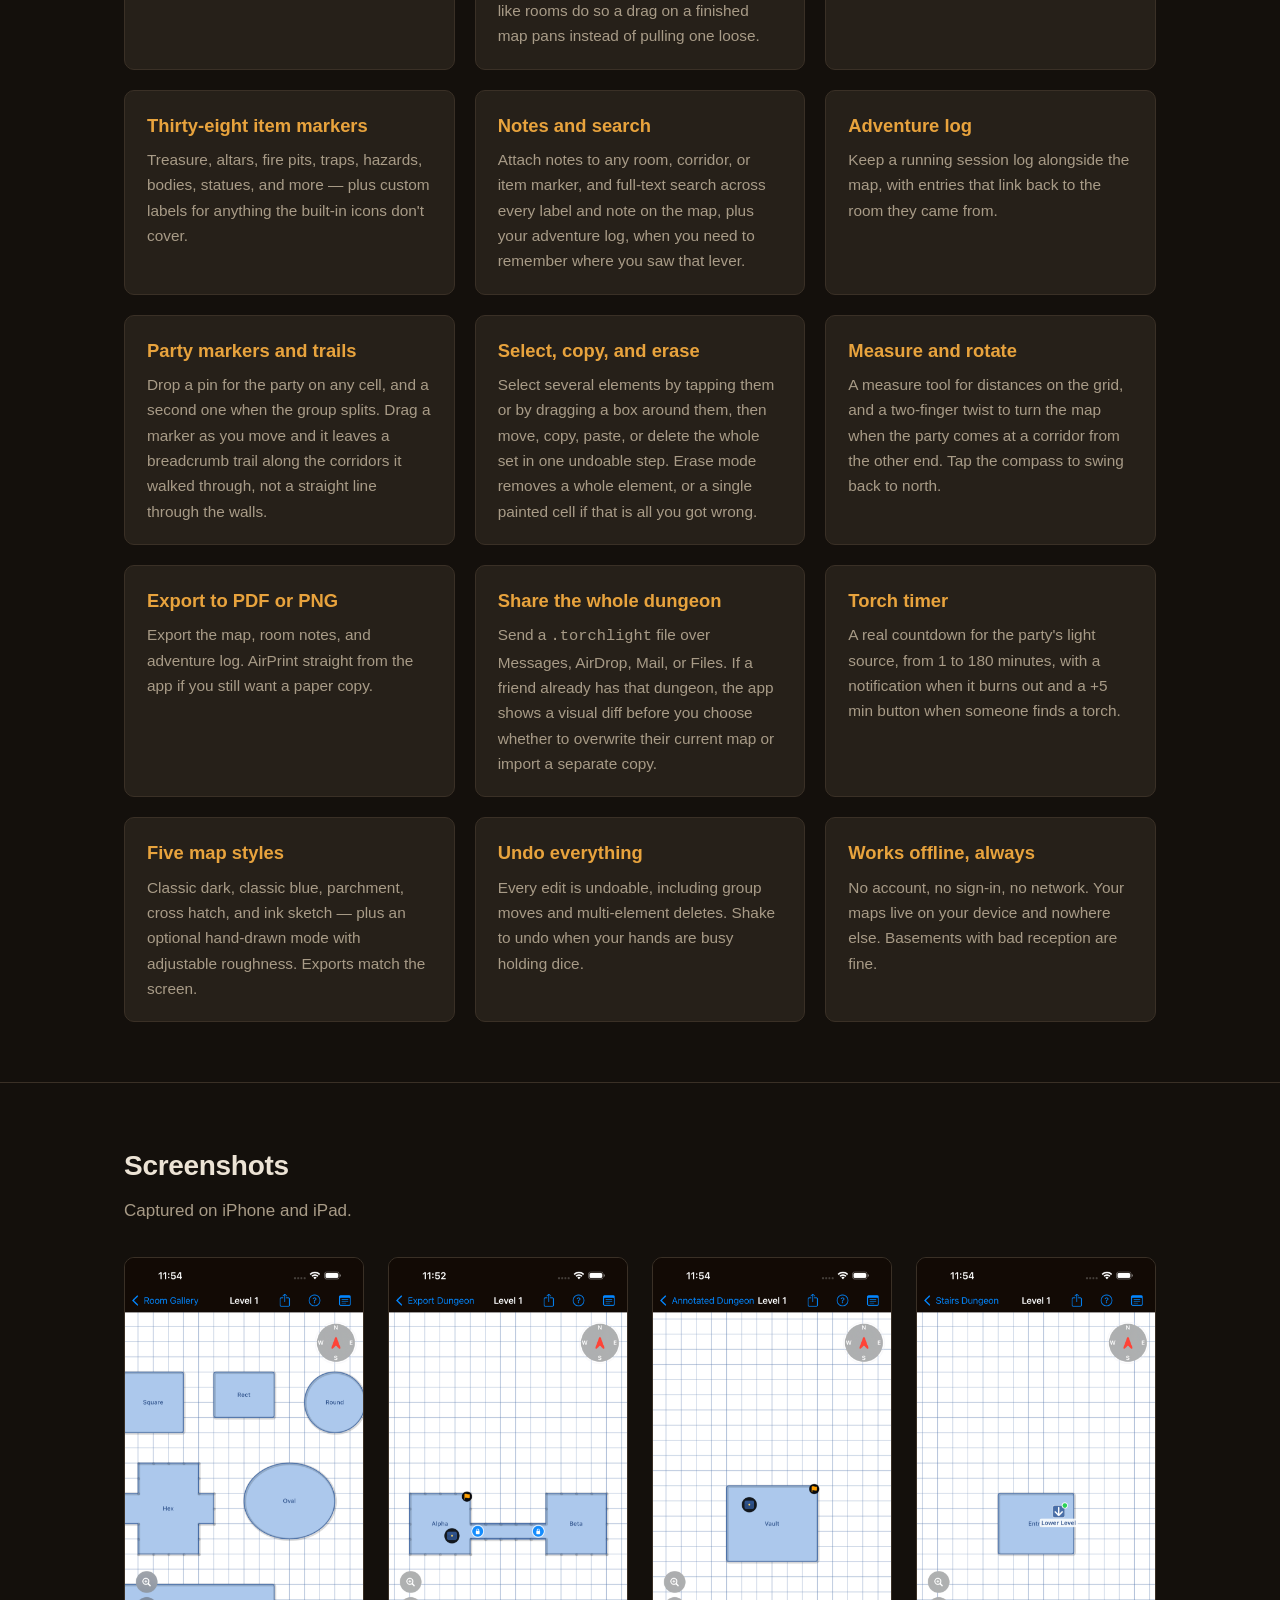
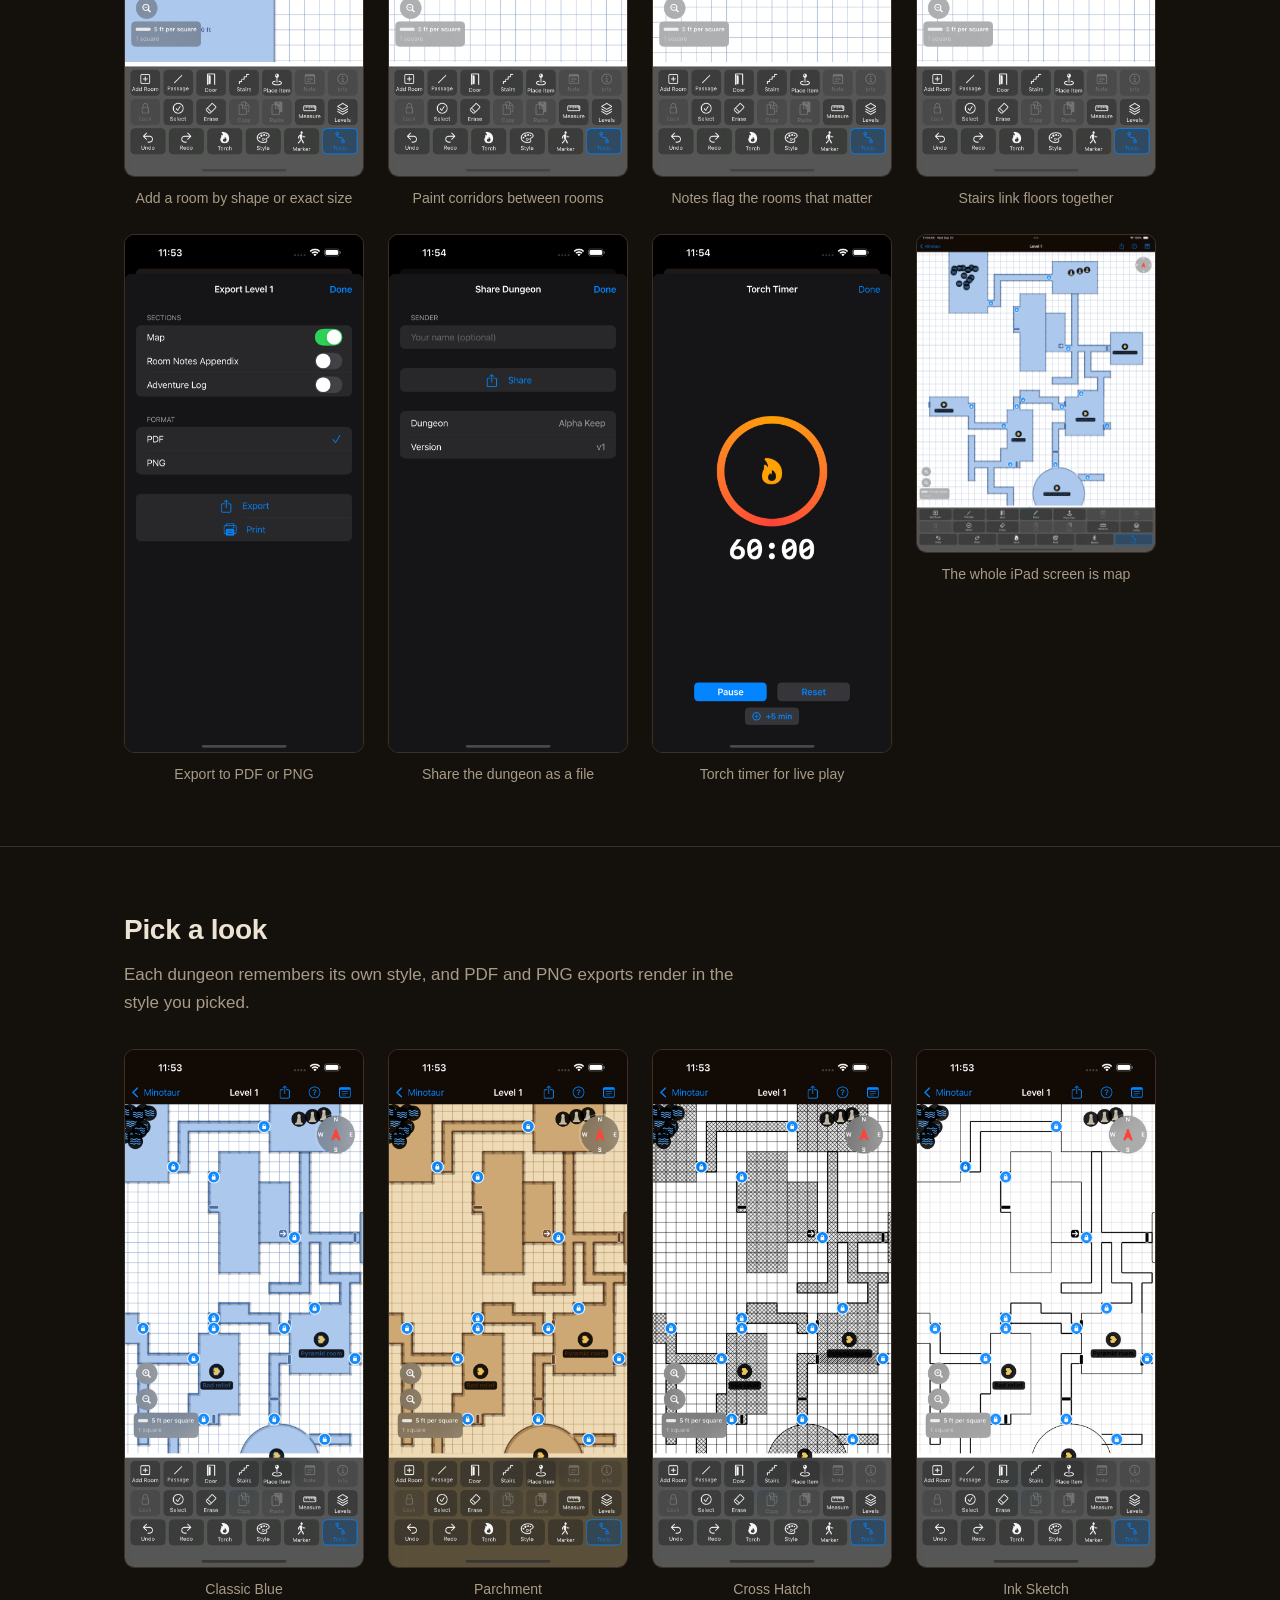
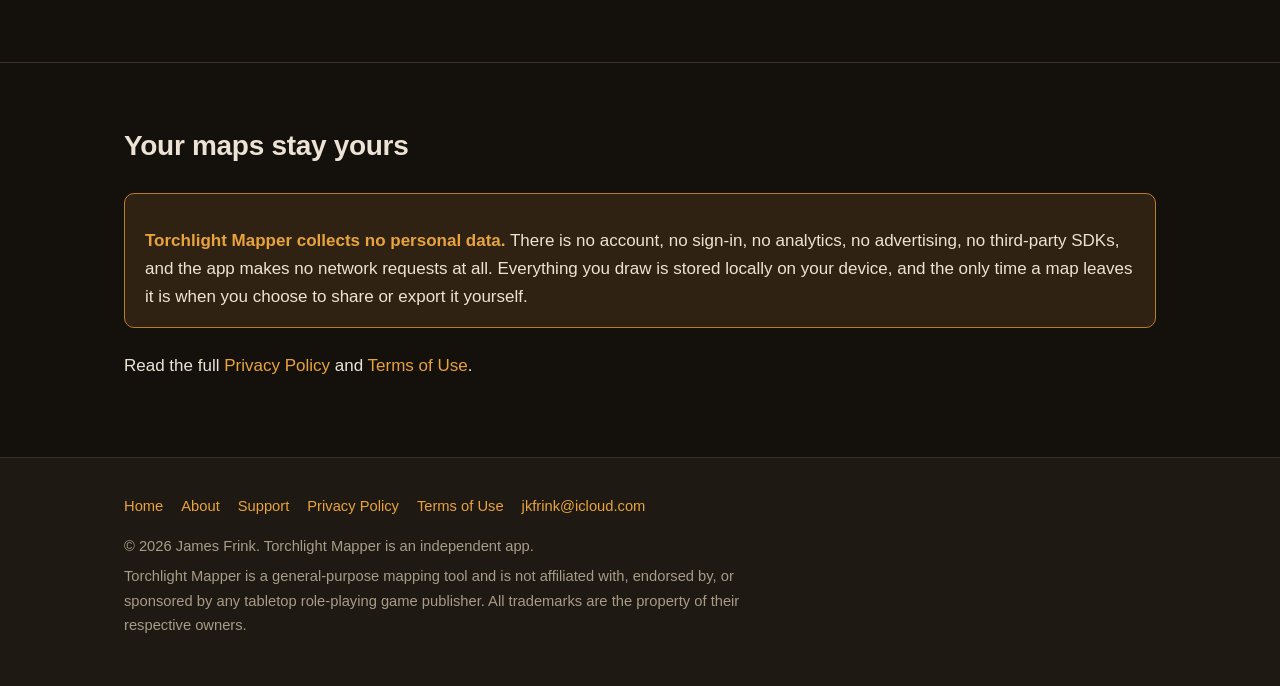
==== commit bd69faeb: "Regenerate every screenshot from the current app build The image set dated from 30 August and had dr" ====
--- a/index.html
+++ b/index.html
@@ -165,7 +165,7 @@
         <p class="section-lead">Captured on iPhone and iPad.</p>
         <div class="gallery">
             <figure>
-                <img src="images/feature-rooms.png" alt="Adding a room by shape and dimensions">
+                <img src="images/feature-rooms.png" alt="Square, rectangular, round, hexagonal, and oval rooms laid out on the grid">
                 <figcaption>Add a room by shape or exact size</figcaption>
             </figure>
             <figure>
@@ -185,7 +185,7 @@
                 <figcaption>Export to PDF or PNG</figcaption>
             </figure>
             <figure>
-                <img src="images/feature-share.png" alt="Sharing a dungeon file through the iOS share sheet">
+                <img src="images/feature-share.png" alt="The Share Dungeon sheet, naming the dungeon and its version before it is sent">
                 <figcaption>Share the dungeon as a file</figcaption>
             </figure>
             <figure>
@@ -193,8 +193,8 @@
                 <figcaption>Torch timer for live play</figcaption>
             </figure>
             <figure>
-                <img src="images/hero-ipad.png" alt="The map editor on iPad with a sidebar">
-                <figcaption>Full sidebar layout on iPad</figcaption>
+                <img src="images/hero-ipad.png" alt="The map editor filling the width of an iPad, with the tool palette along the bottom">
+                <figcaption>The whole iPad screen is map</figcaption>
             </figure>
         </div>
     </div>
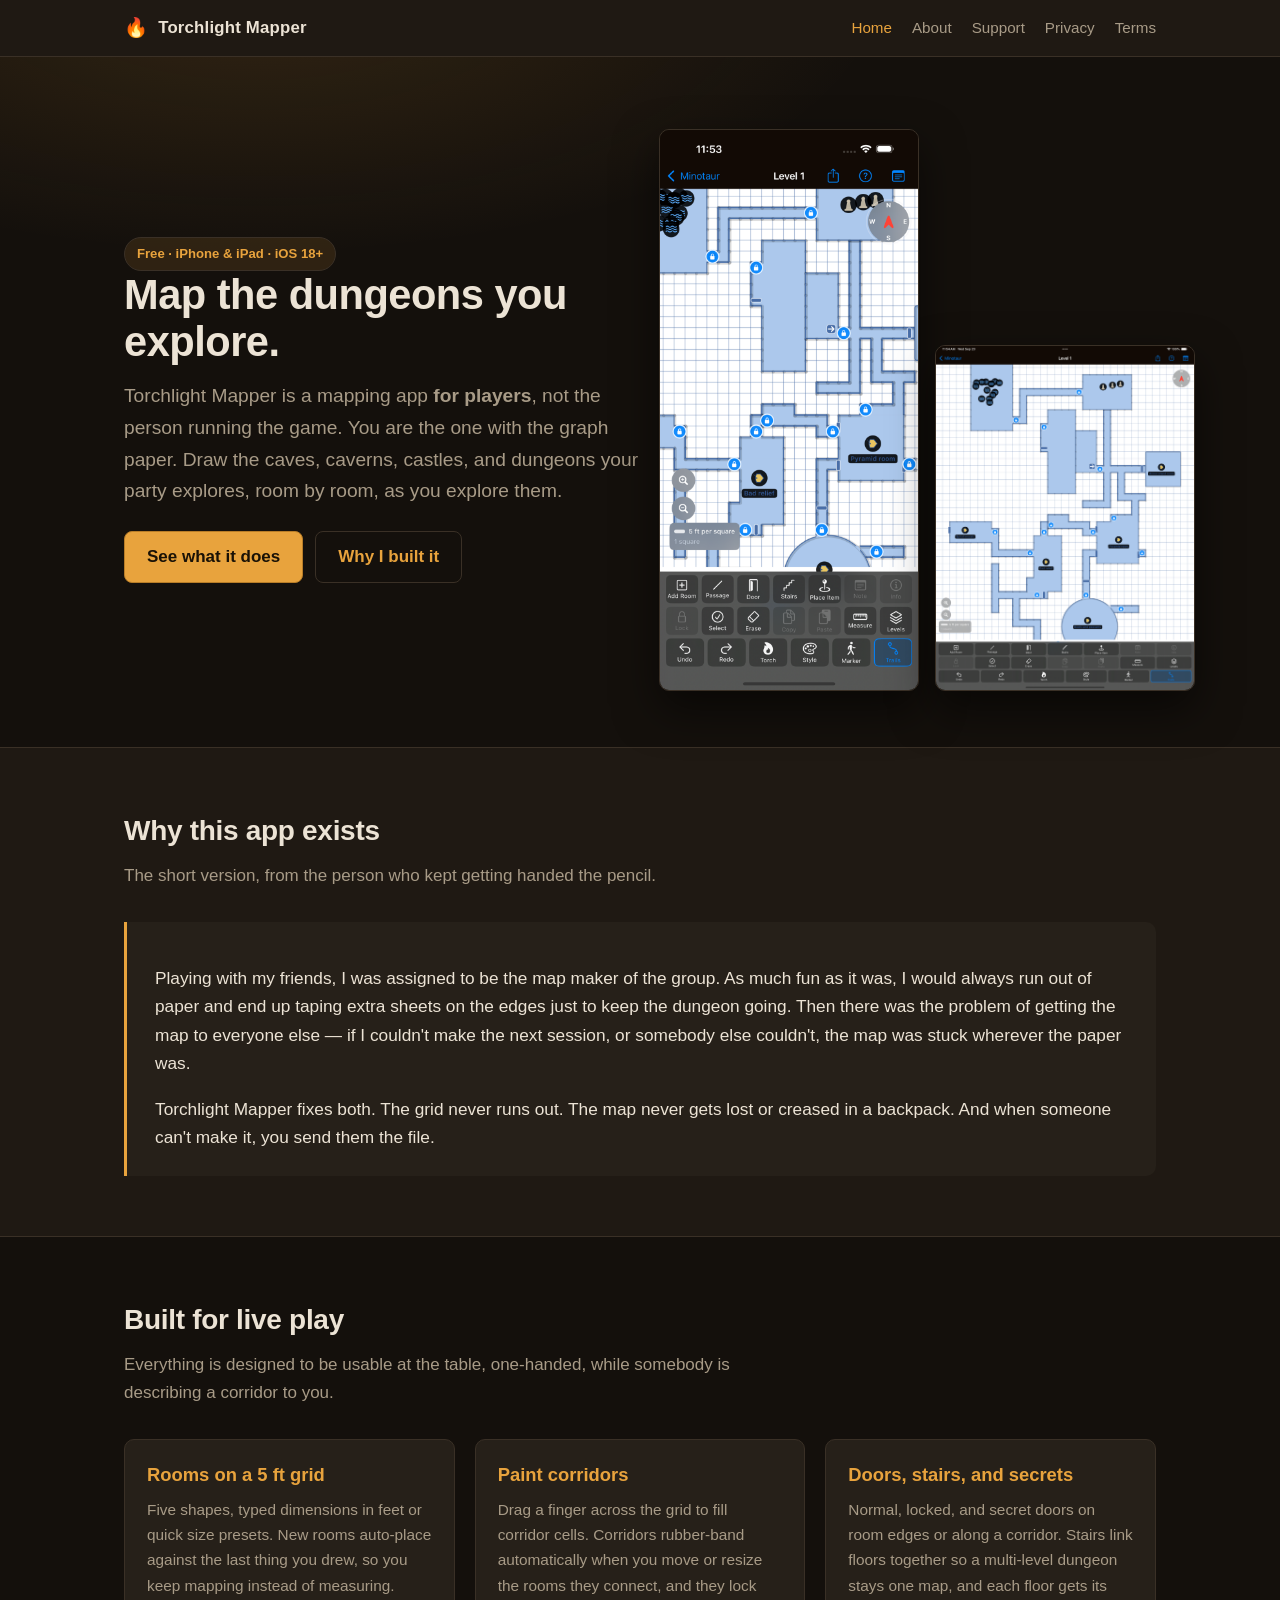
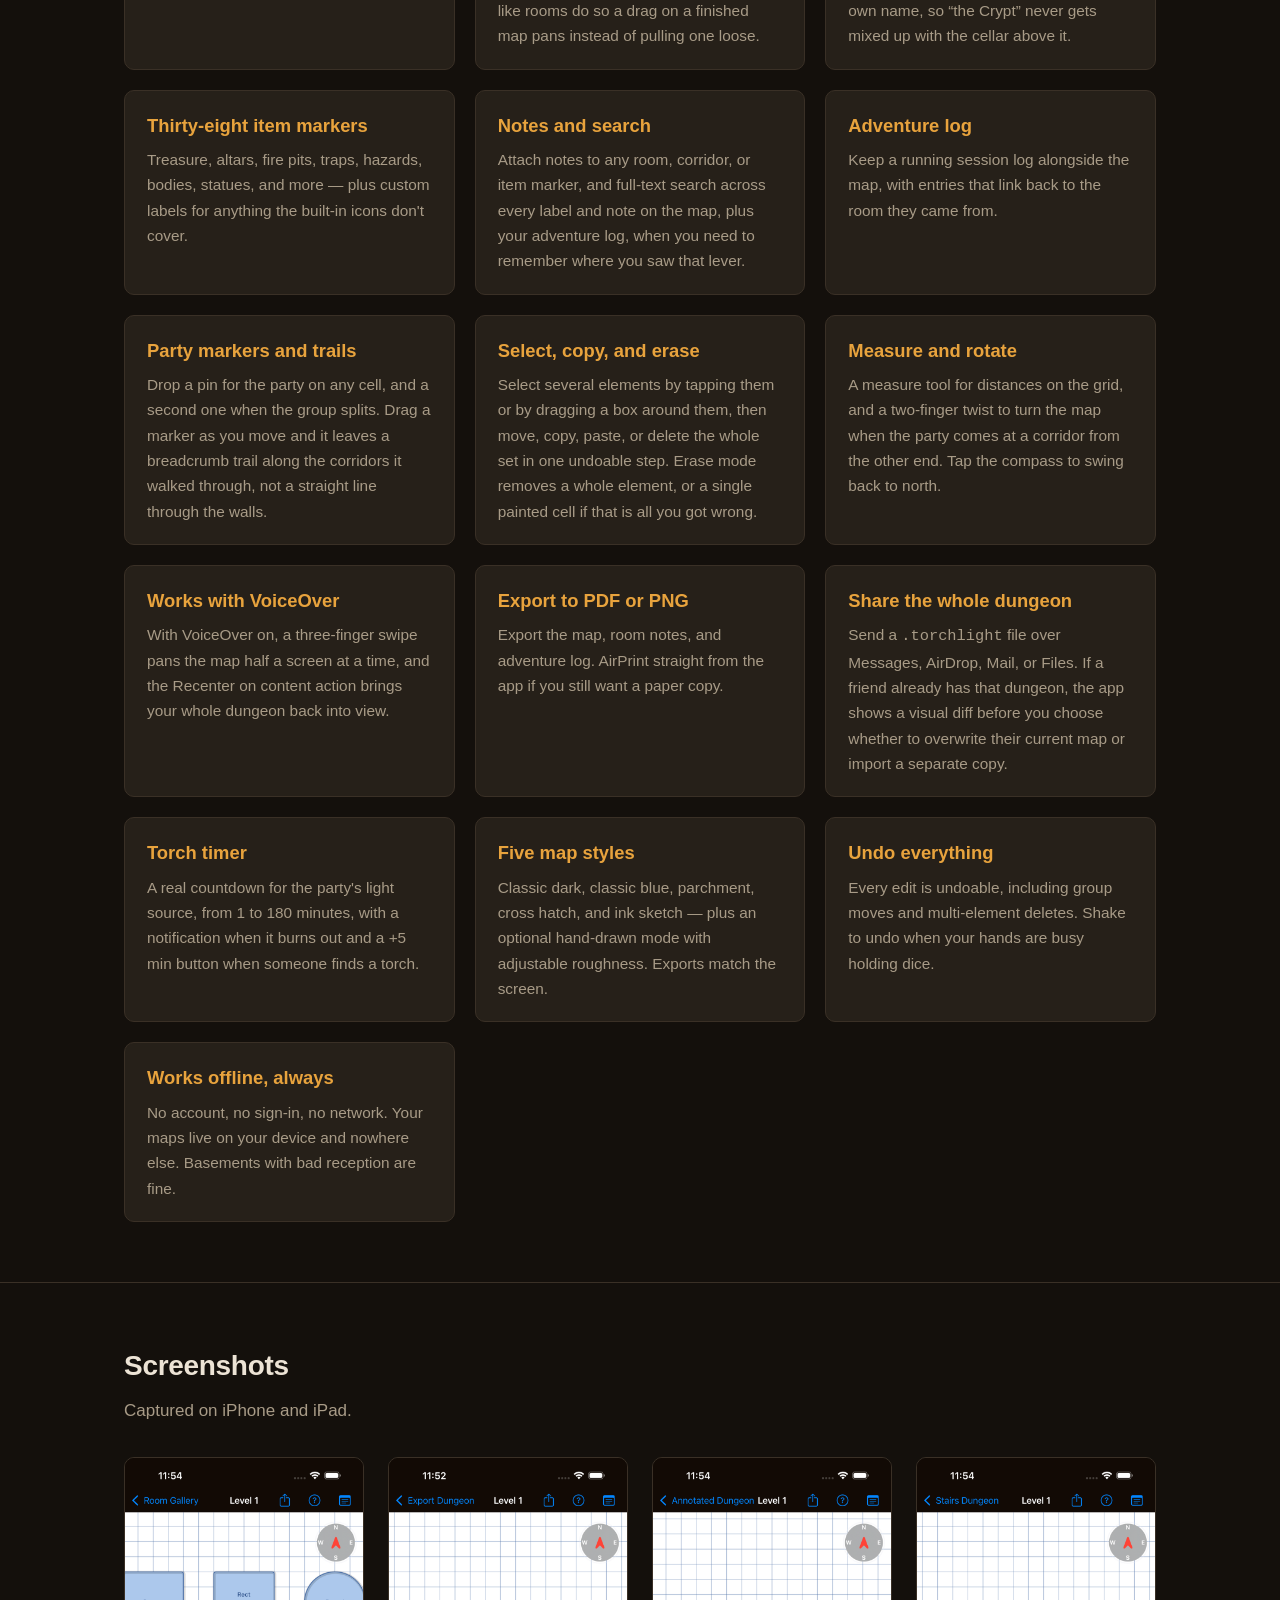
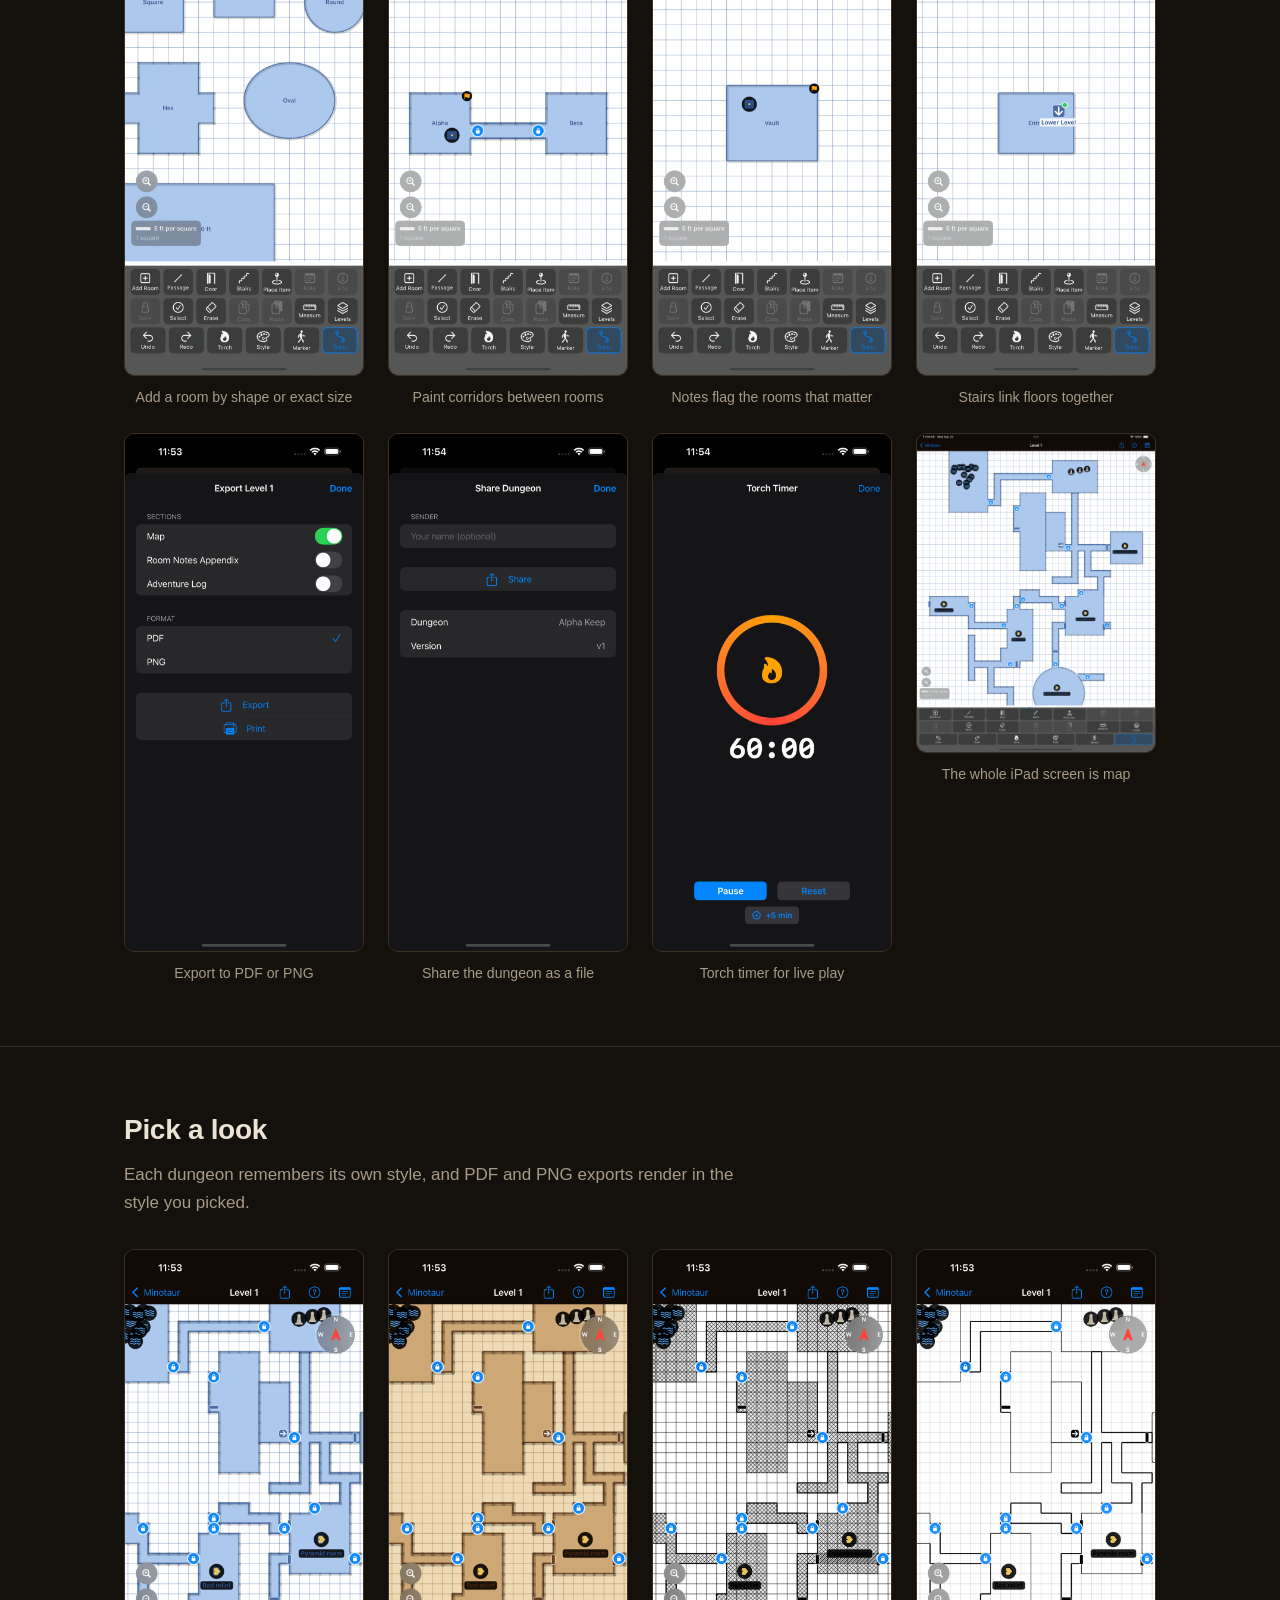
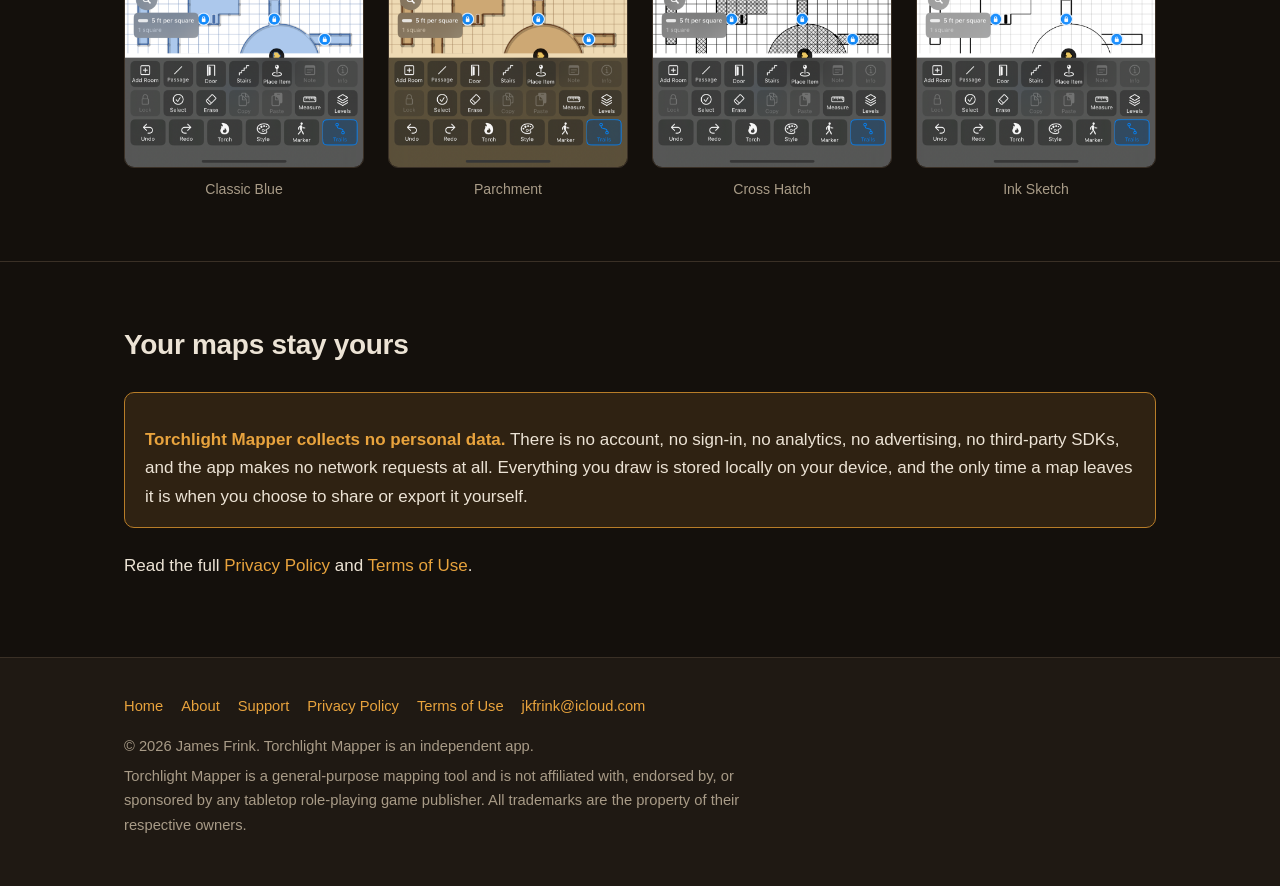
==== commit 426455d9: "docs: describe level names and VoiceOver map panning for 1.2.0 - Doors, stairs, and secrets card: ea" ====
--- a/index.html
+++ b/index.html
@@ -88,7 +88,8 @@
             <div class="card">
                 <h3>Doors, stairs, and secrets</h3>
                 <p>Normal, locked, and secret doors on room edges or along a corridor. Stairs link
-                   floors together so a multi-level dungeon stays one map.</p>
+                   floors together so a multi-level dungeon stays one map, and each floor gets its
+                   own name, so &ldquo;the Crypt&rdquo; never gets mixed up with the cellar above it.</p>
             </div>
             <div class="card">
                 <h3>Thirty-eight item markers</h3>
@@ -123,6 +124,11 @@
                 <p>A measure tool for distances on the grid, and a two-finger twist to turn the map
                    when the party comes at a corridor from the other end. Tap the compass to swing
                    back to north.</p>
+            </div>
+            <div class="card">
+                <h3>Works with VoiceOver</h3>
+                <p>With VoiceOver on, a three-finger swipe pans the map half a screen at a time, and
+                   the Recenter on content action brings your whole dungeon back into view.</p>
             </div>
             <div class="card">
                 <h3>Export to PDF or PNG</h3>
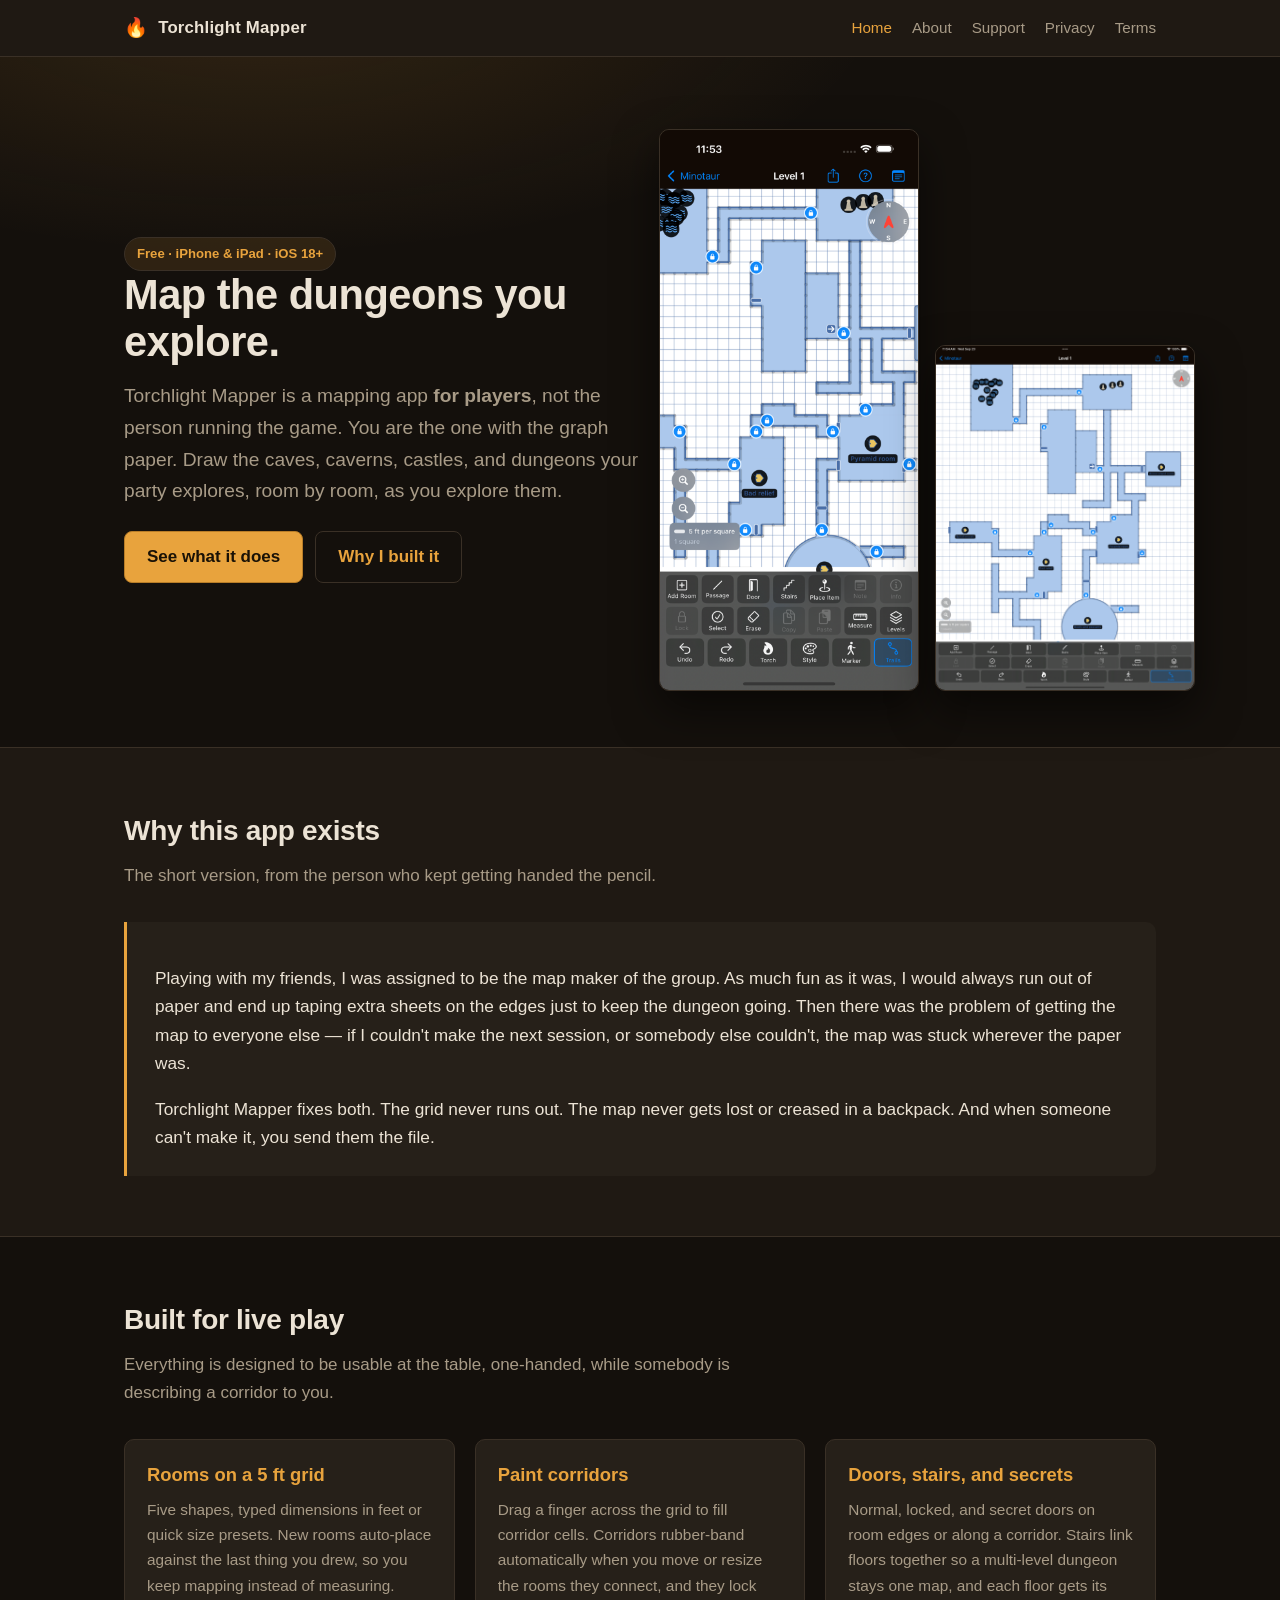
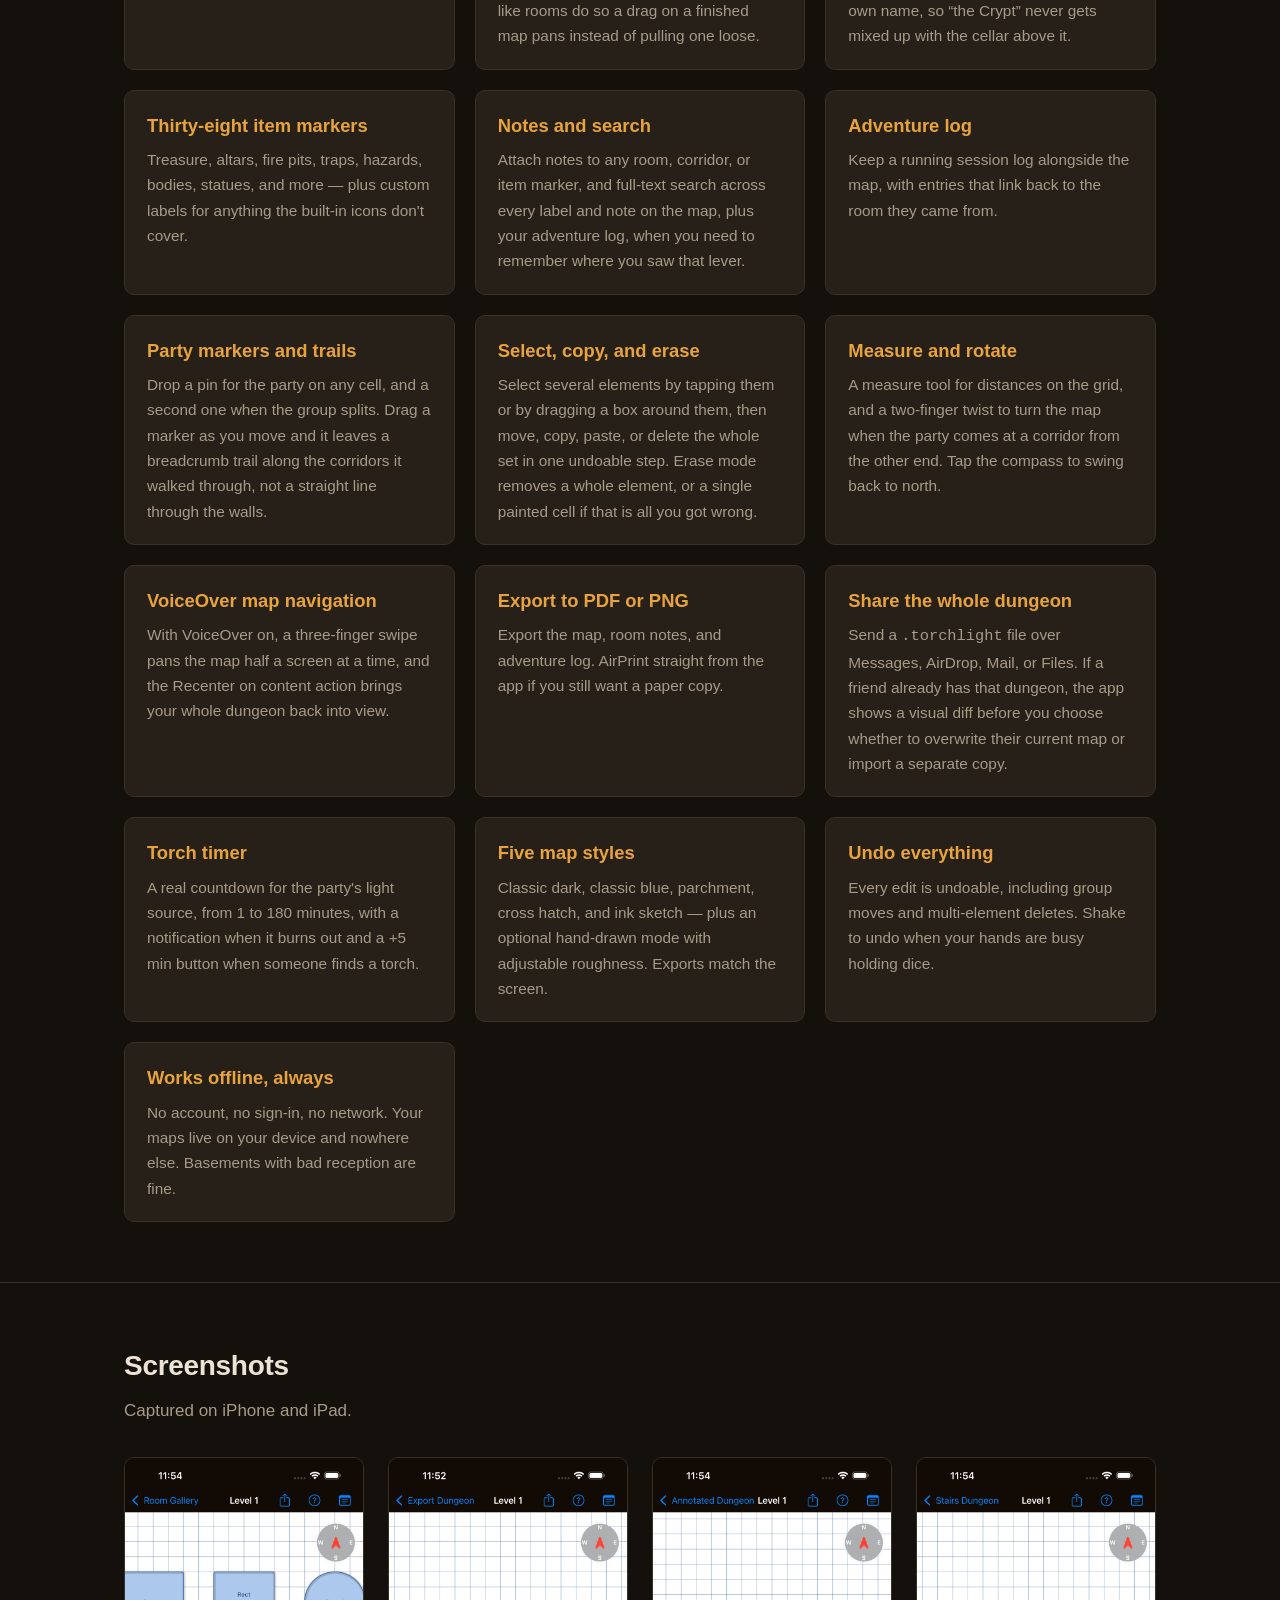
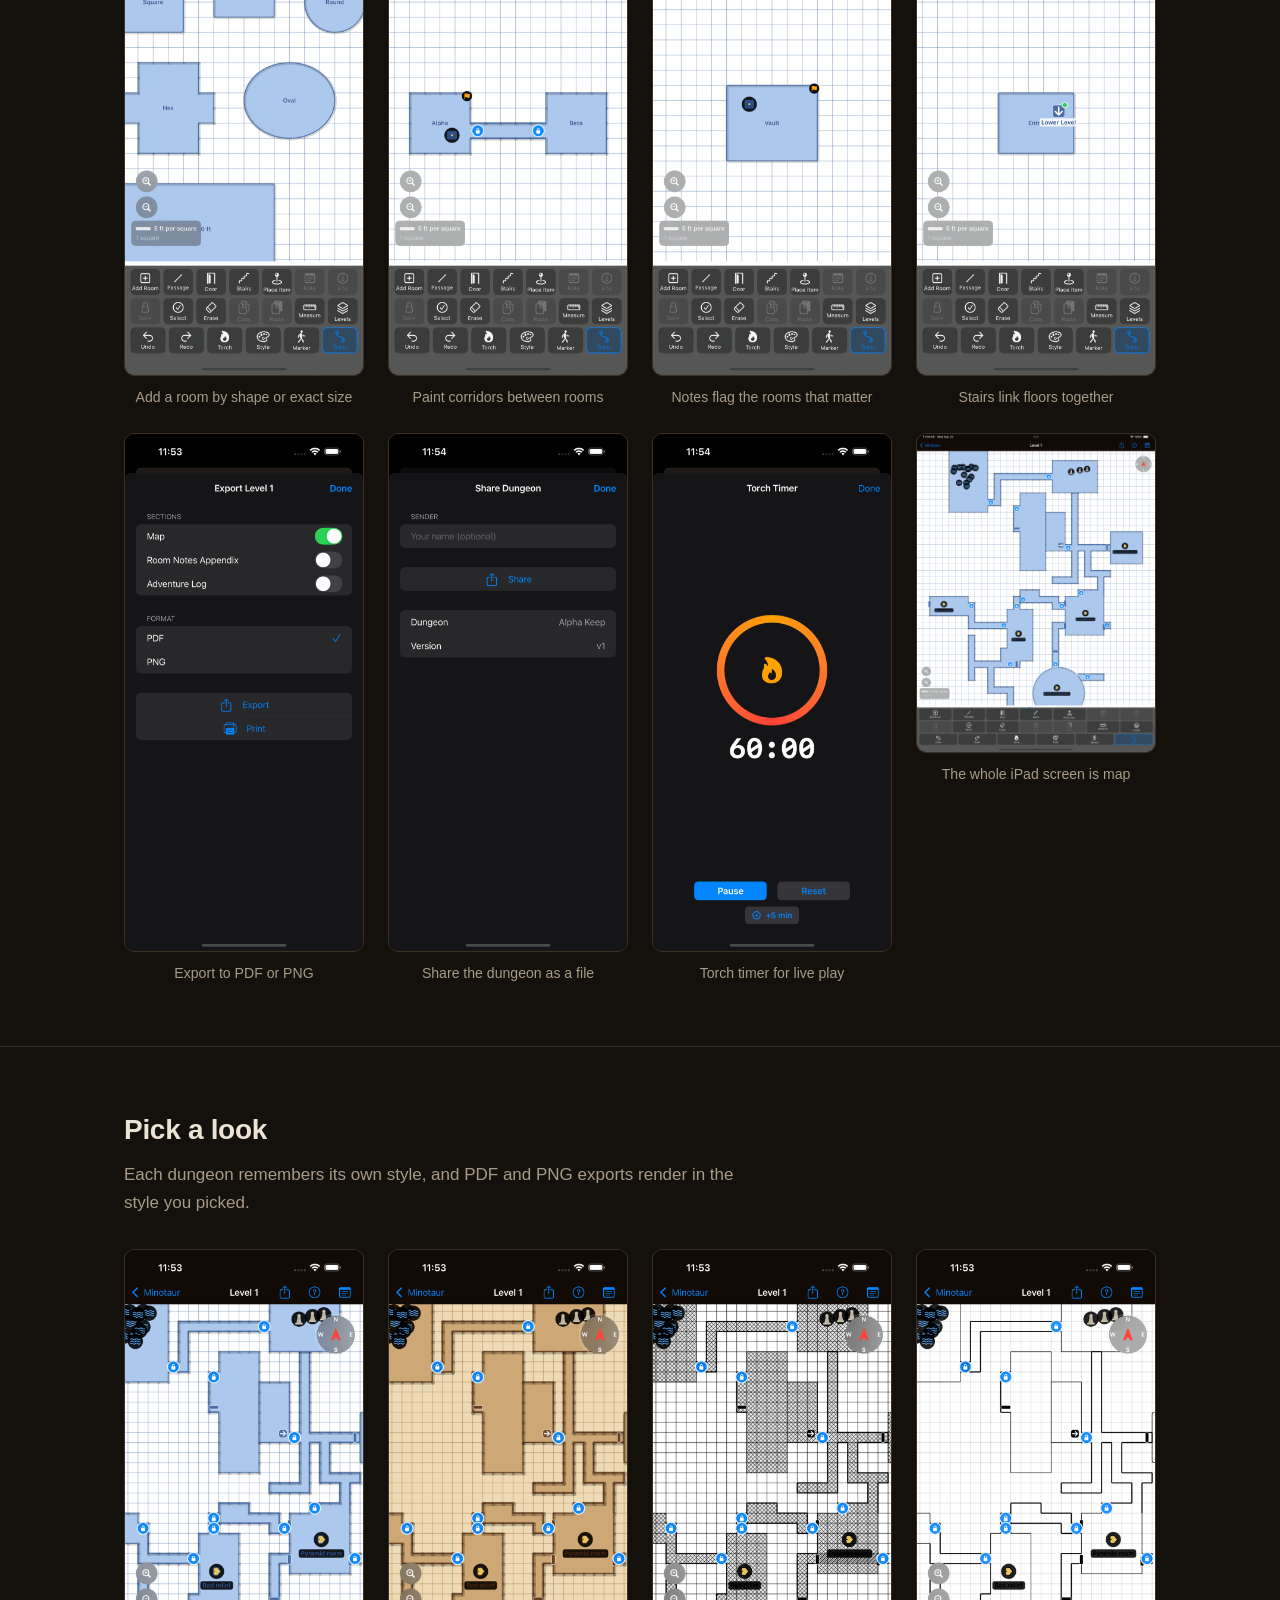
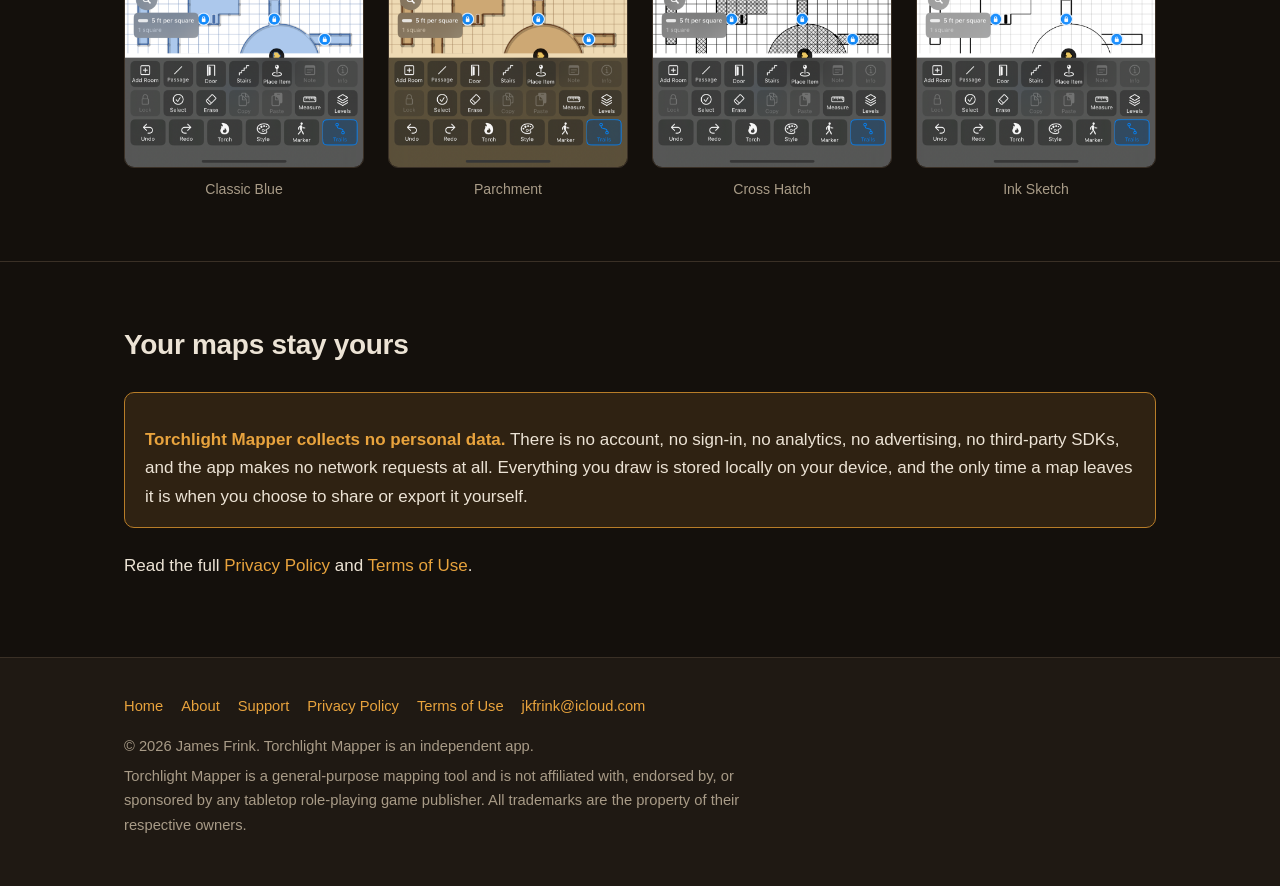
==== commit 11a6e5be: "docs: correct the VoiceOver copy after the device check The FAQ said the map is a single VoiceOver e" ====
--- a/index.html
+++ b/index.html
@@ -126,7 +126,7 @@
                    back to north.</p>
             </div>
             <div class="card">
-                <h3>Works with VoiceOver</h3>
+                <h3>VoiceOver map navigation</h3>
                 <p>With VoiceOver on, a three-finger swipe pans the map half a screen at a time, and
                    the Recenter on content action brings your whole dungeon back into view.</p>
             </div>
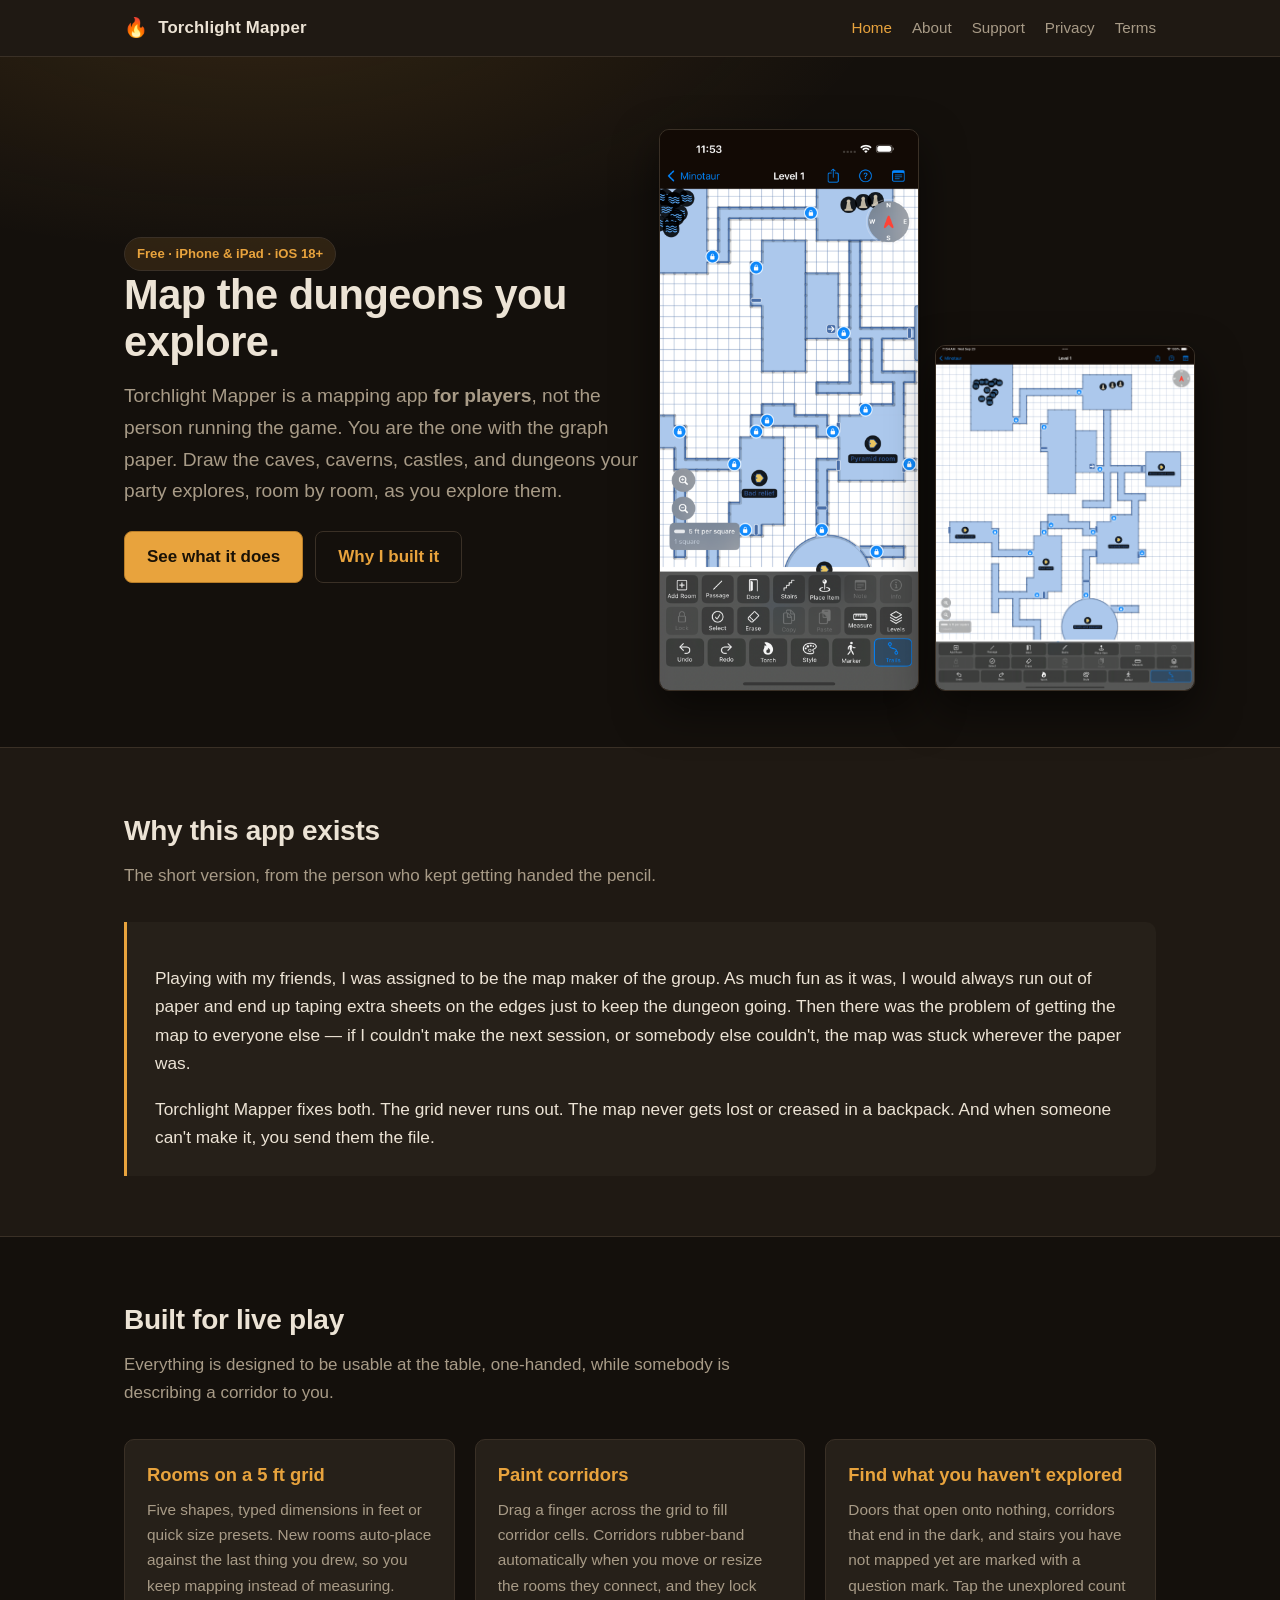
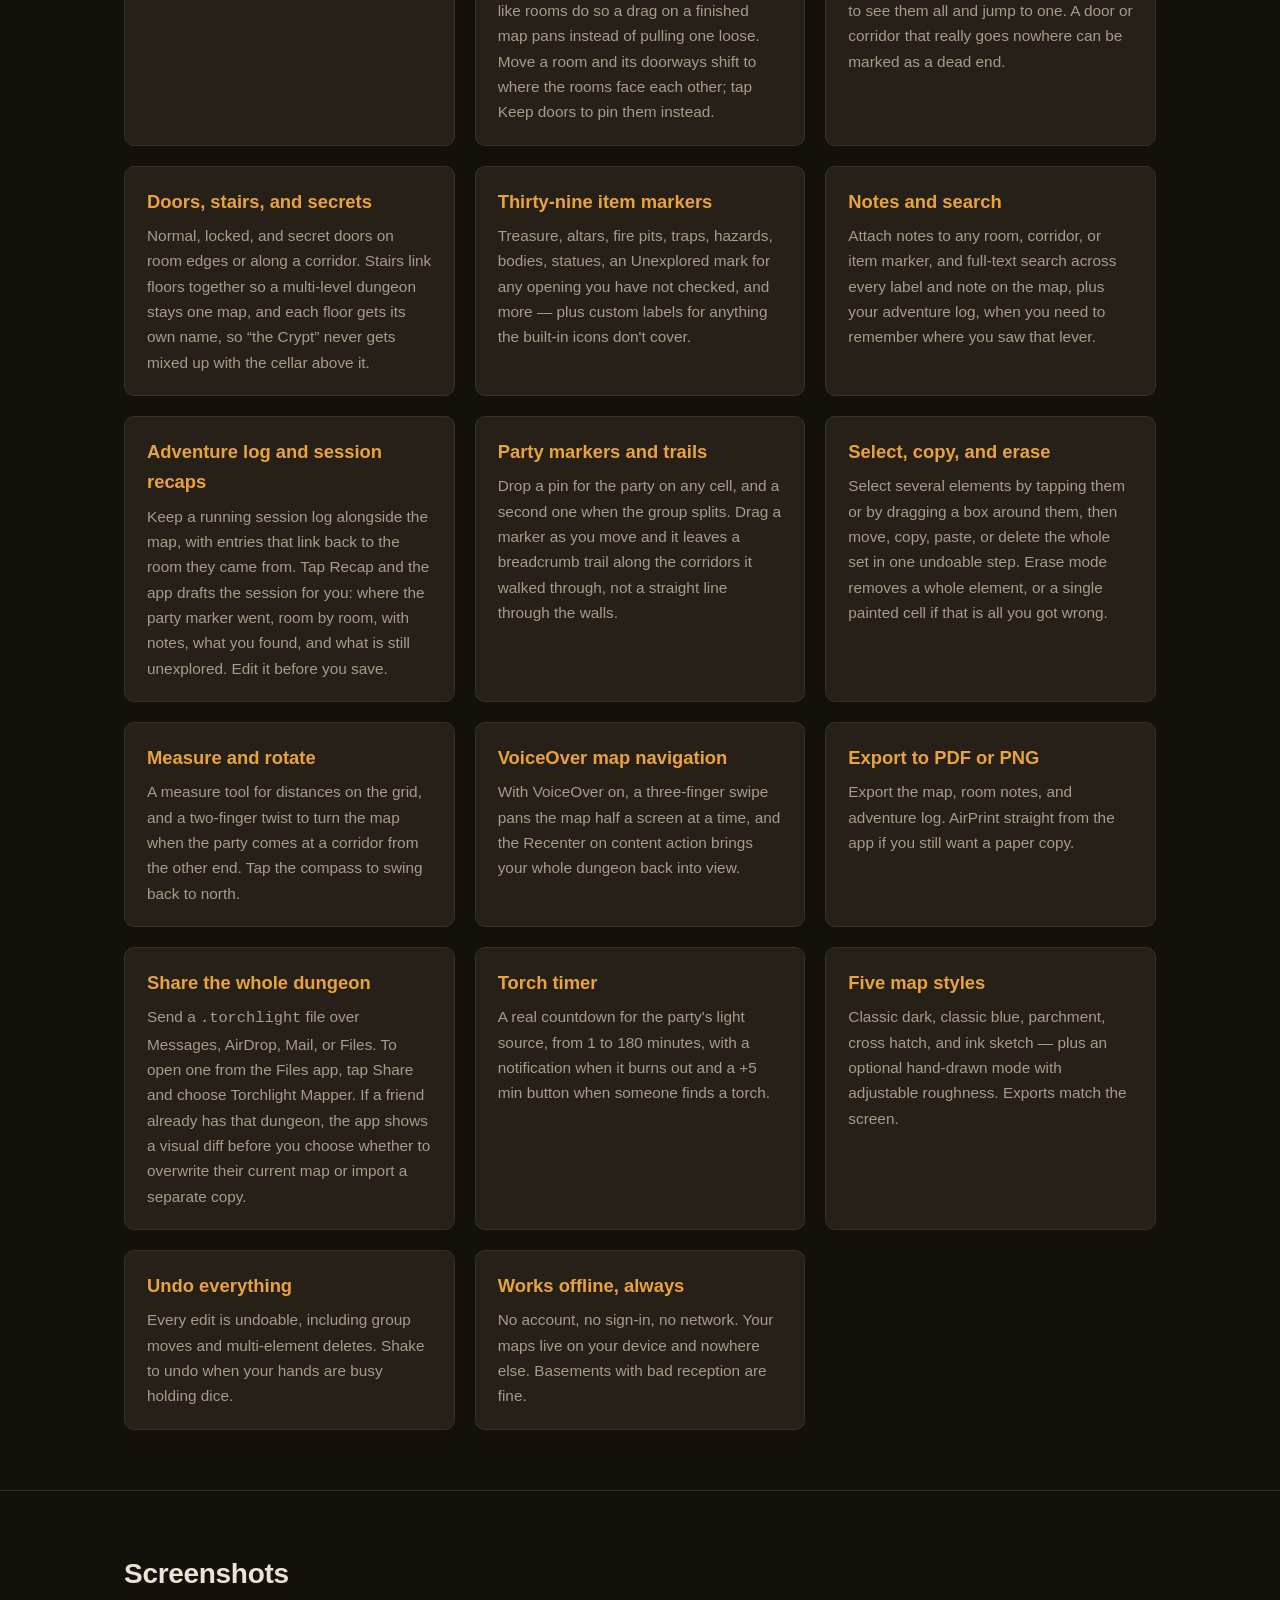
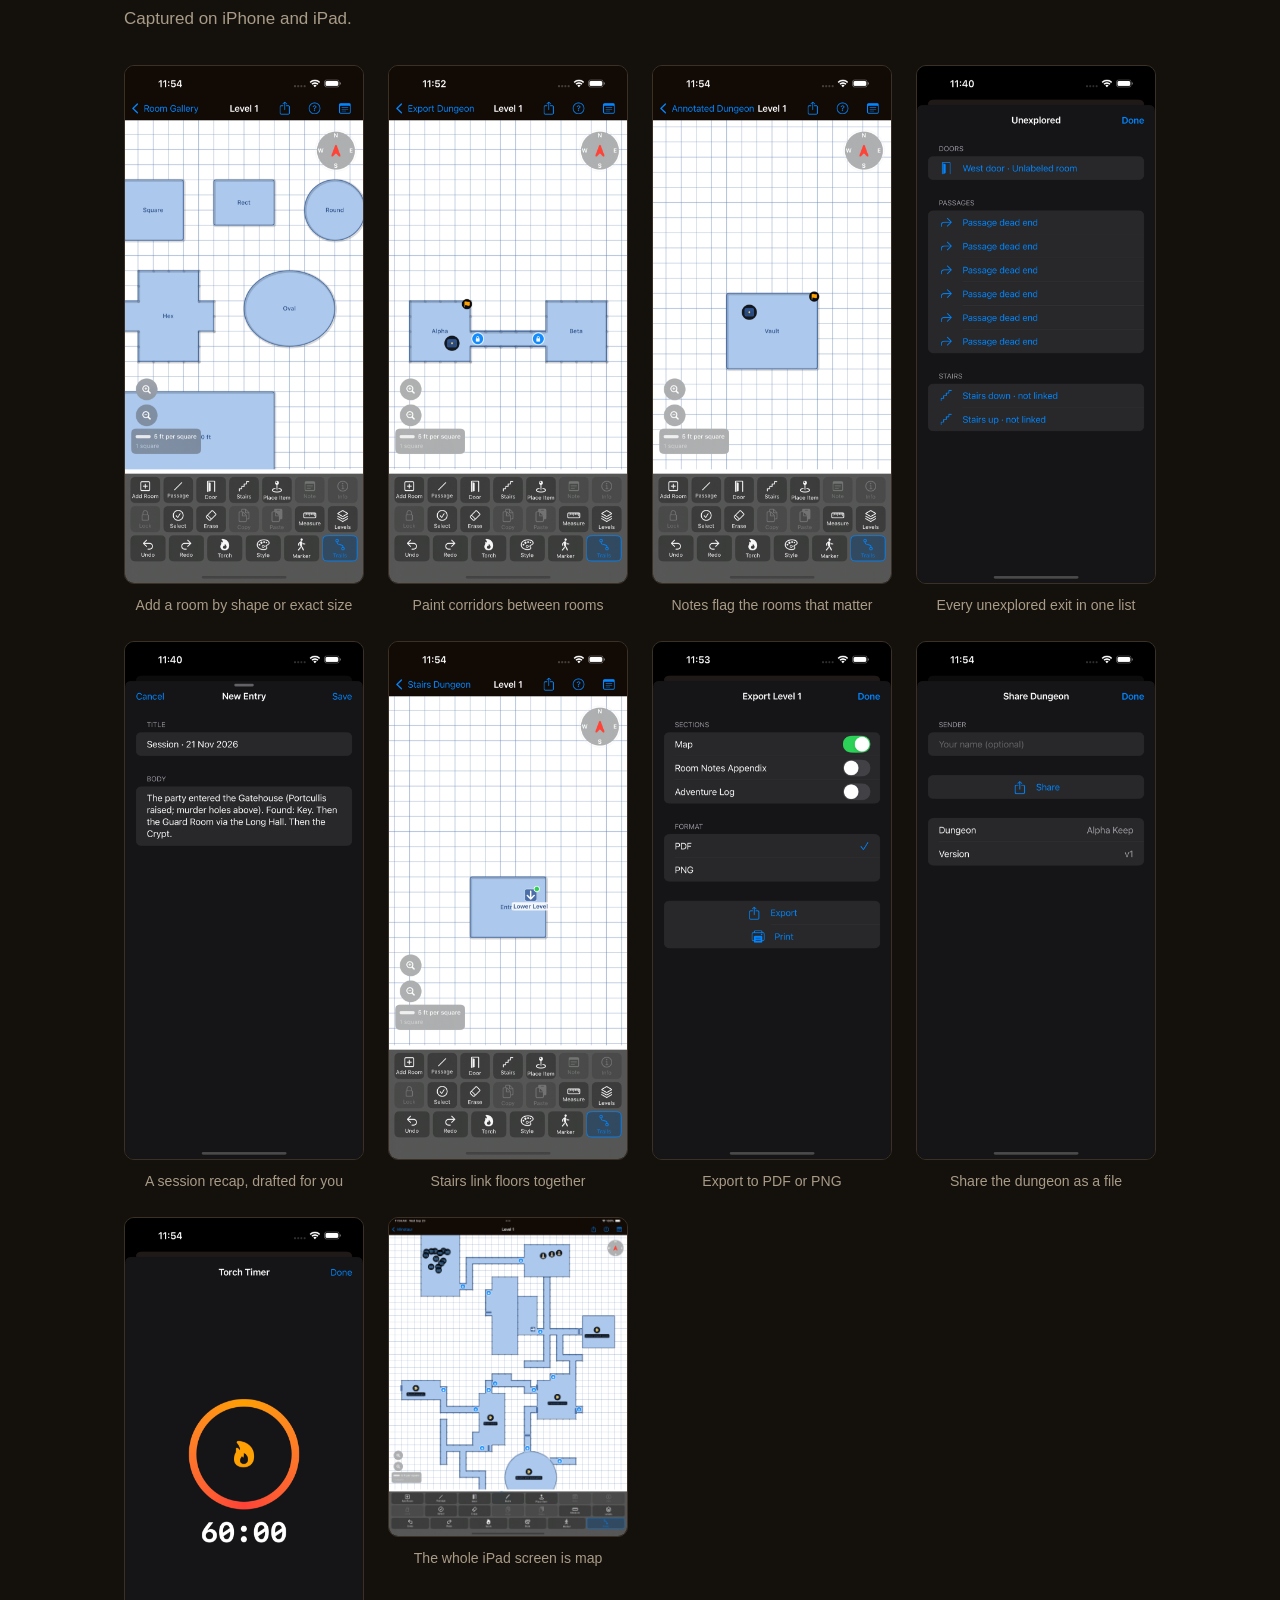
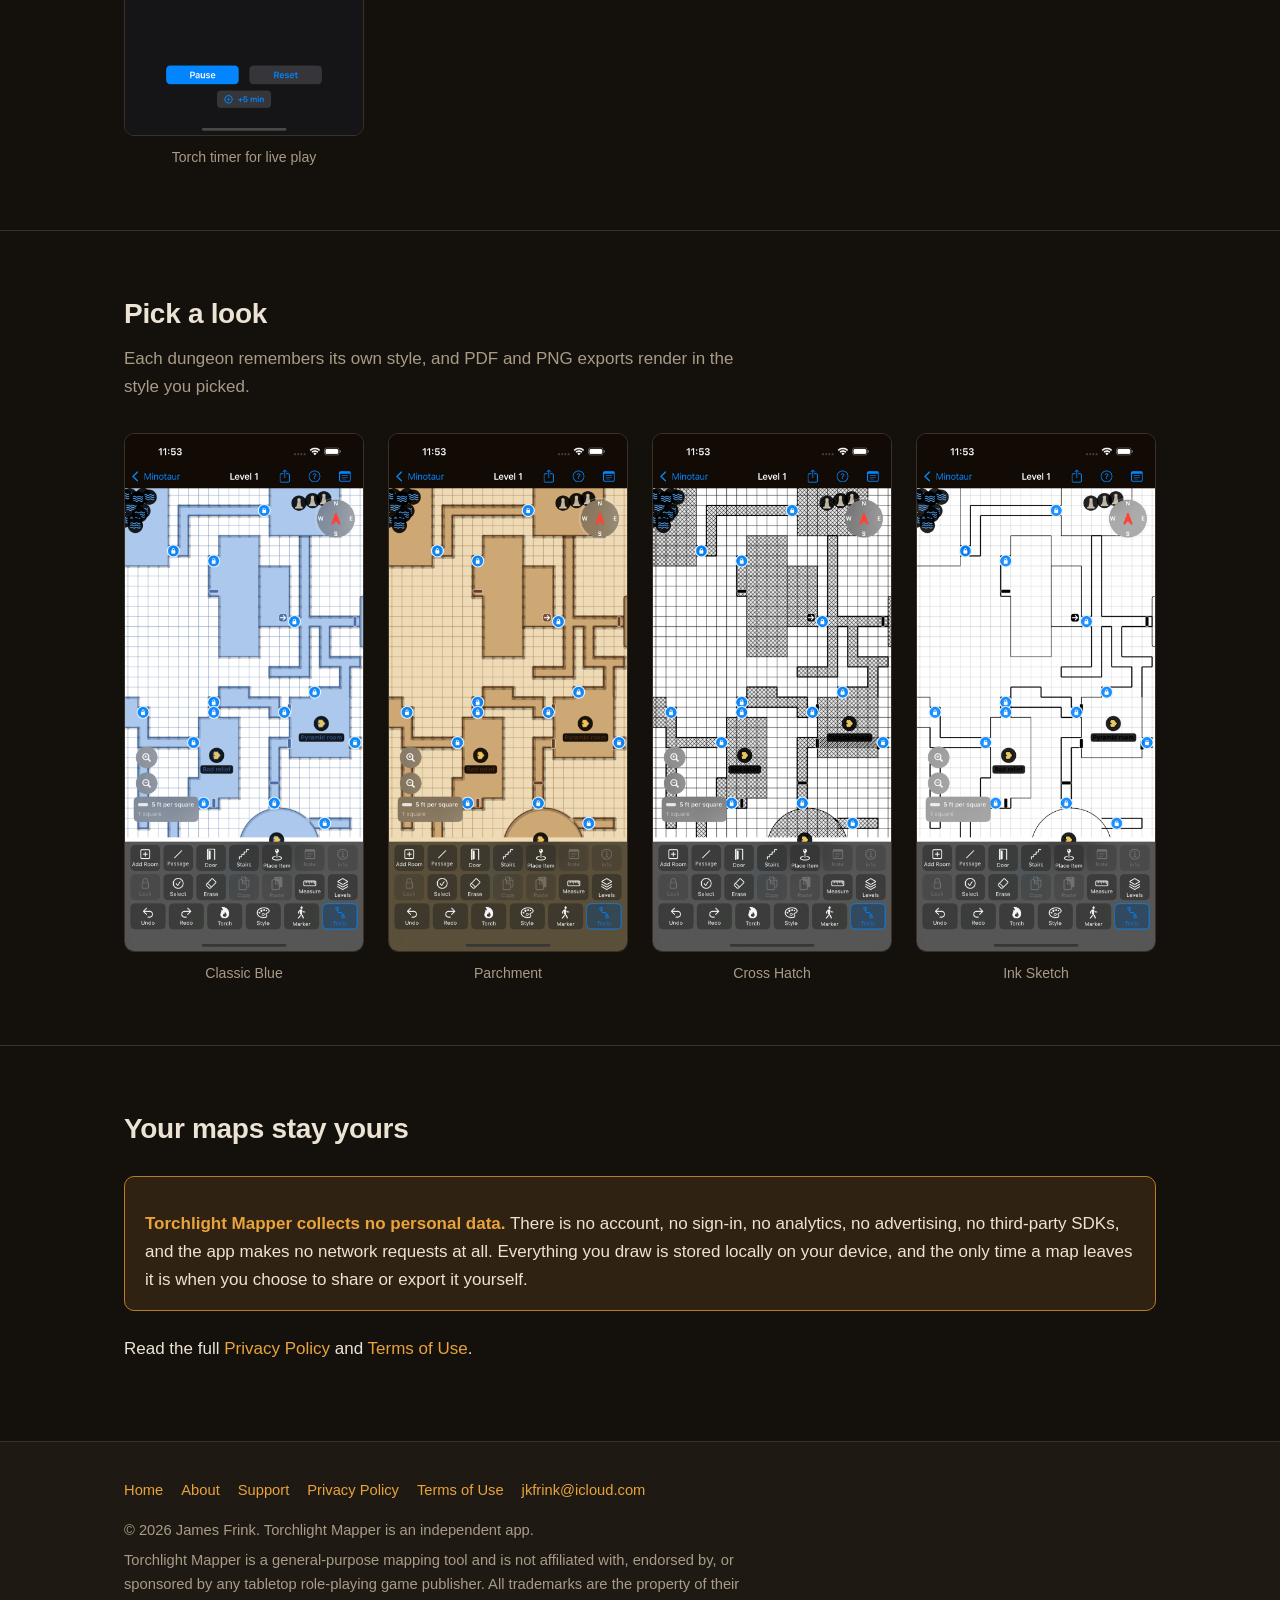
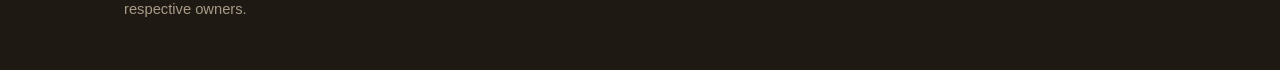
==== commit a74a9b4c: "docs: describe unexplored exits, session recaps, and share-sheet import for 1.3.0 - New "Find what y" ====
--- a/index.html
+++ b/index.html
@@ -84,6 +84,15 @@
                 <p>Drag a finger across the grid to fill corridor cells. Corridors rubber-band
                    automatically when you move or resize the rooms they connect, and they lock like
                    rooms do so a drag on a finished map pans instead of pulling one loose.</p>
+                <p>Move a room and its doorways shift to where the rooms face each other; tap Keep
+                   doors to pin them instead.</p>
+            </div>
+            <div class="card">
+                <h3>Find what you haven't explored</h3>
+                <p>Doors that open onto nothing, corridors that end in the dark, and stairs you have
+                   not mapped yet are marked with a question mark. Tap the unexplored count to see
+                   them all and jump to one. A door or corridor that really goes nowhere can be marked
+                   as a dead end.</p>
             </div>
             <div class="card">
                 <h3>Doors, stairs, and secrets</h3>
@@ -92,9 +101,10 @@
                    own name, so &ldquo;the Crypt&rdquo; never gets mixed up with the cellar above it.</p>
             </div>
             <div class="card">
-                <h3>Thirty-eight item markers</h3>
-                <p>Treasure, altars, fire pits, traps, hazards, bodies, statues, and more &mdash;
-                   plus custom labels for anything the built-in icons don't cover.</p>
+                <h3>Thirty-nine item markers</h3>
+                <p>Treasure, altars, fire pits, traps, hazards, bodies, statues, an Unexplored mark
+                   for any opening you have not checked, and more &mdash; plus custom labels for
+                   anything the built-in icons don't cover.</p>
             </div>
             <div class="card">
                 <h3>Notes and search</h3>
@@ -103,9 +113,11 @@
                    remember where you saw that lever.</p>
             </div>
             <div class="card">
-                <h3>Adventure log</h3>
+                <h3>Adventure log and session recaps</h3>
                 <p>Keep a running session log alongside the map, with entries that link back to the
-                   room they came from.</p>
+                   room they came from. Tap Recap and the app drafts the session for you: where the
+                   party marker went, room by room, with notes, what you found, and what is still
+                   unexplored. Edit it before you save.</p>
             </div>
             <div class="card">
                 <h3>Party markers and trails</h3>
@@ -137,9 +149,10 @@
             </div>
             <div class="card">
                 <h3>Share the whole dungeon</h3>
-                <p>Send a <code>.torchlight</code> file over Messages, AirDrop, Mail, or Files. If a
-                   friend already has that dungeon, the app shows a visual diff before you choose
-                   whether to overwrite their current map or import a separate copy.</p>
+                <p>Send a <code>.torchlight</code> file over Messages, AirDrop, Mail, or Files. To
+                   open one from the Files app, tap Share and choose Torchlight Mapper. If a friend
+                   already has that dungeon, the app shows a visual diff before you choose whether
+                   to overwrite their current map or import a separate copy.</p>
             </div>
             <div class="card">
                 <h3>Torch timer</h3>
@@ -181,6 +194,14 @@
             <figure>
                 <img src="images/feature-notes.png" alt="A room with a note attached, flagged on the canvas">
                 <figcaption>Notes flag the rooms that matter</figcaption>
+            </figure>
+            <figure>
+                <img src="images/feature-unexplored.png" alt="The Unexplored list, grouping an open door, six corridor dead ends, and two unlinked stairs">
+                <figcaption>Every unexplored exit in one list</figcaption>
+            </figure>
+            <figure>
+                <img src="images/feature-recap.png" alt="A drafted session recap following the party from the Gatehouse to the Guard Room and the Crypt">
+                <figcaption>A session recap, drafted for you</figcaption>
             </figure>
             <figure>
                 <img src="images/feature-stairs.png" alt="Stairs markers linking dungeon levels">
